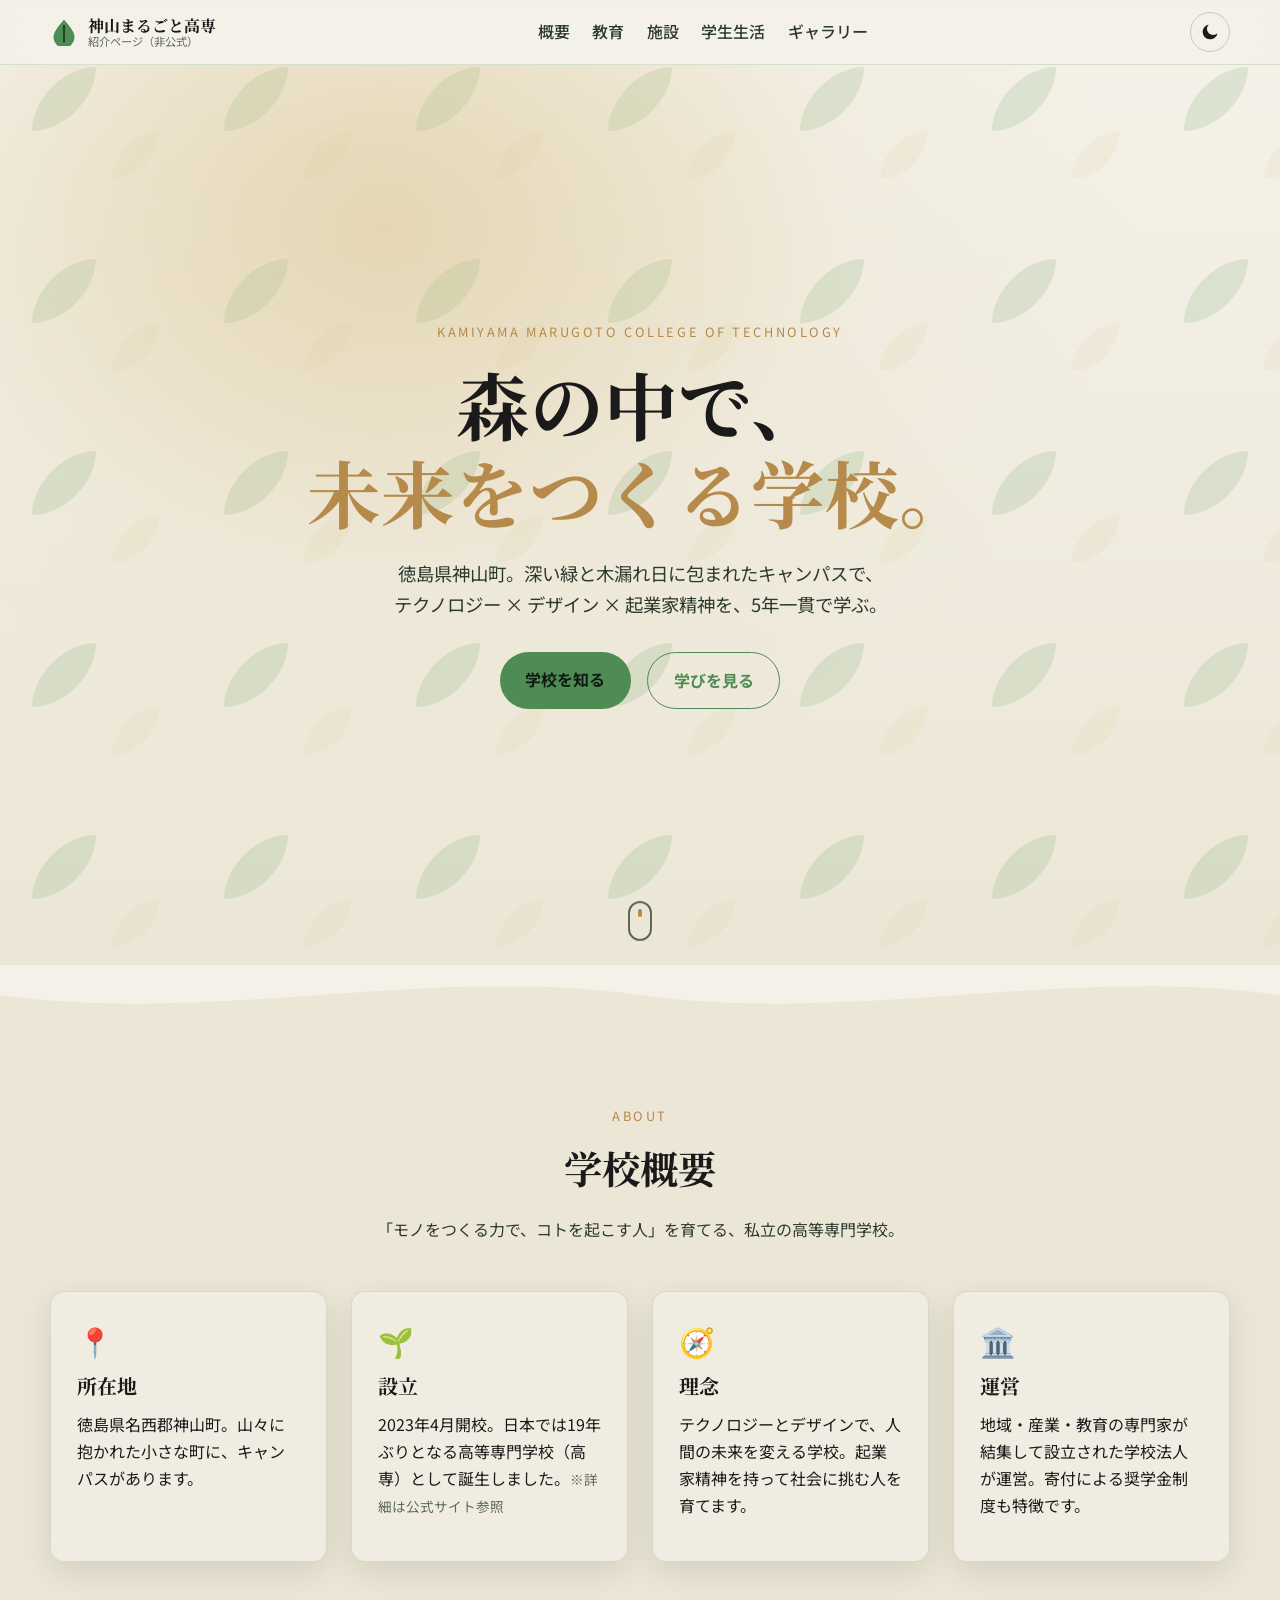
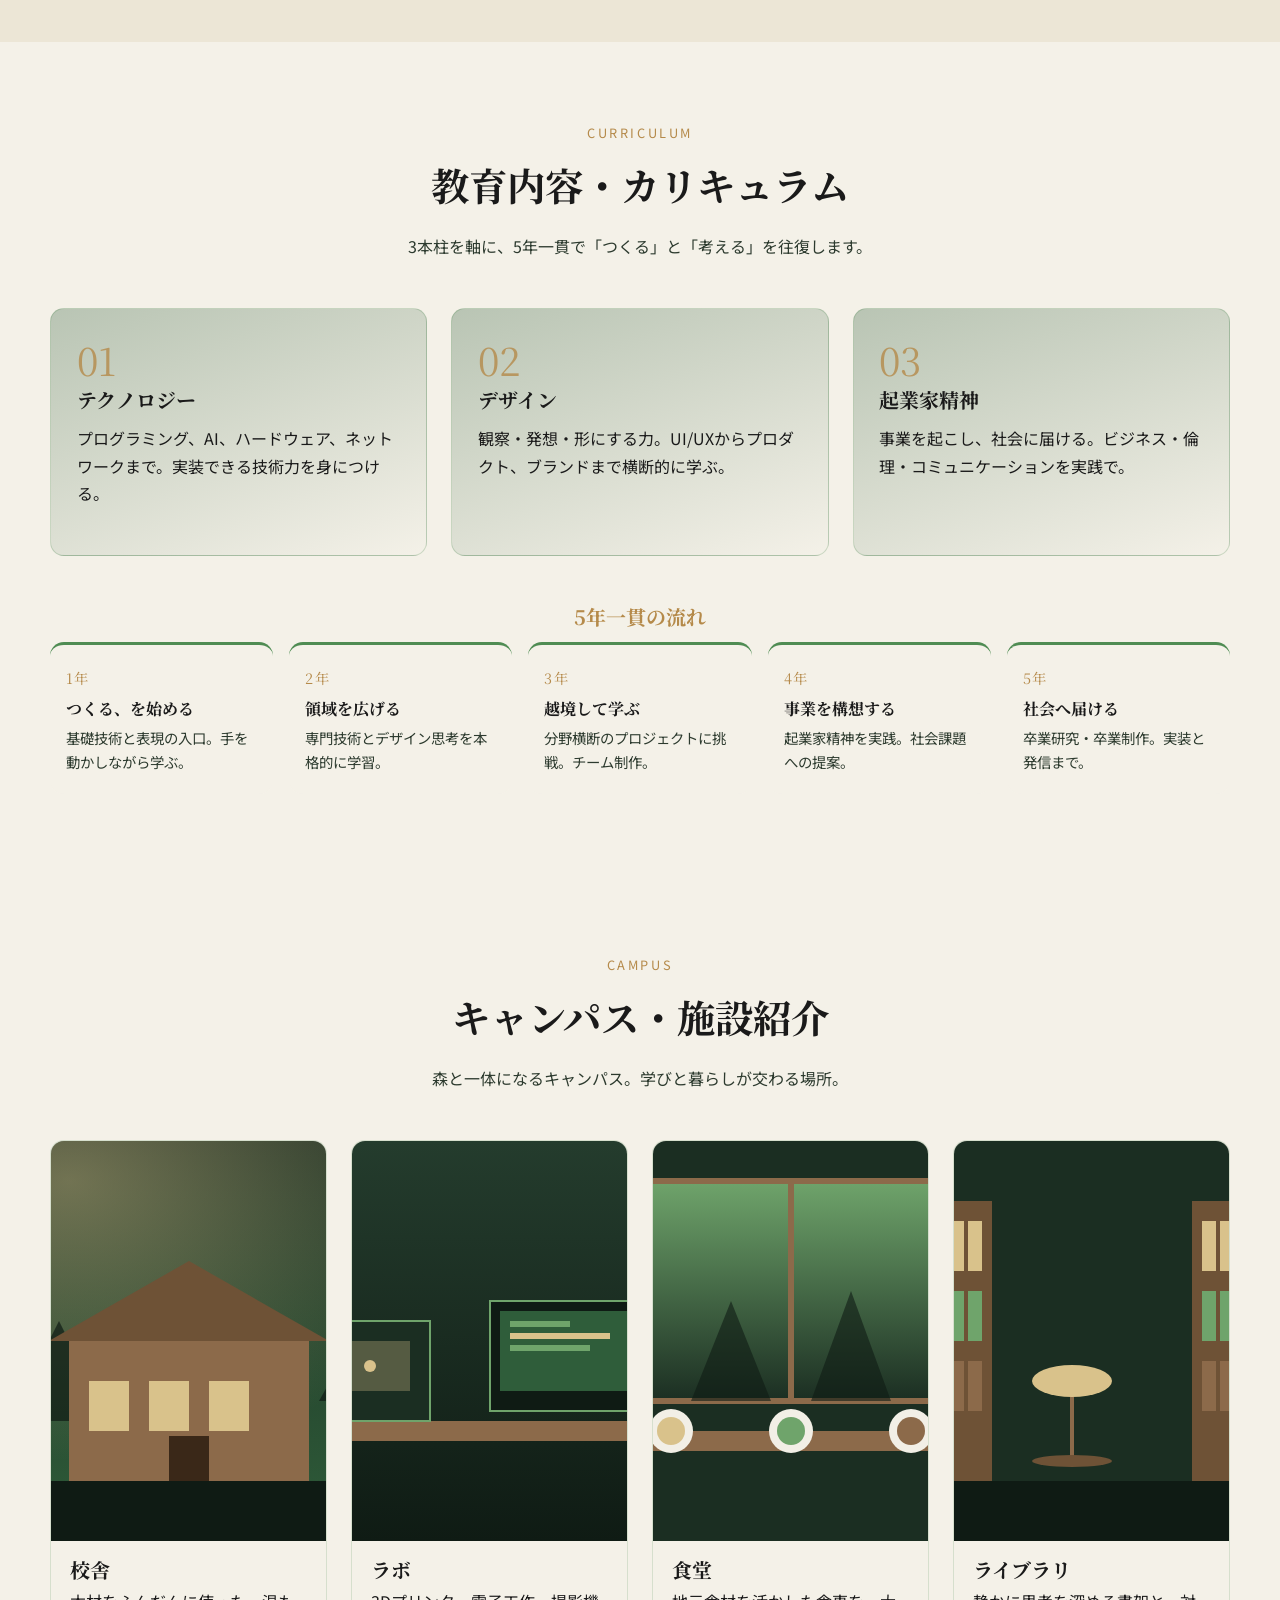
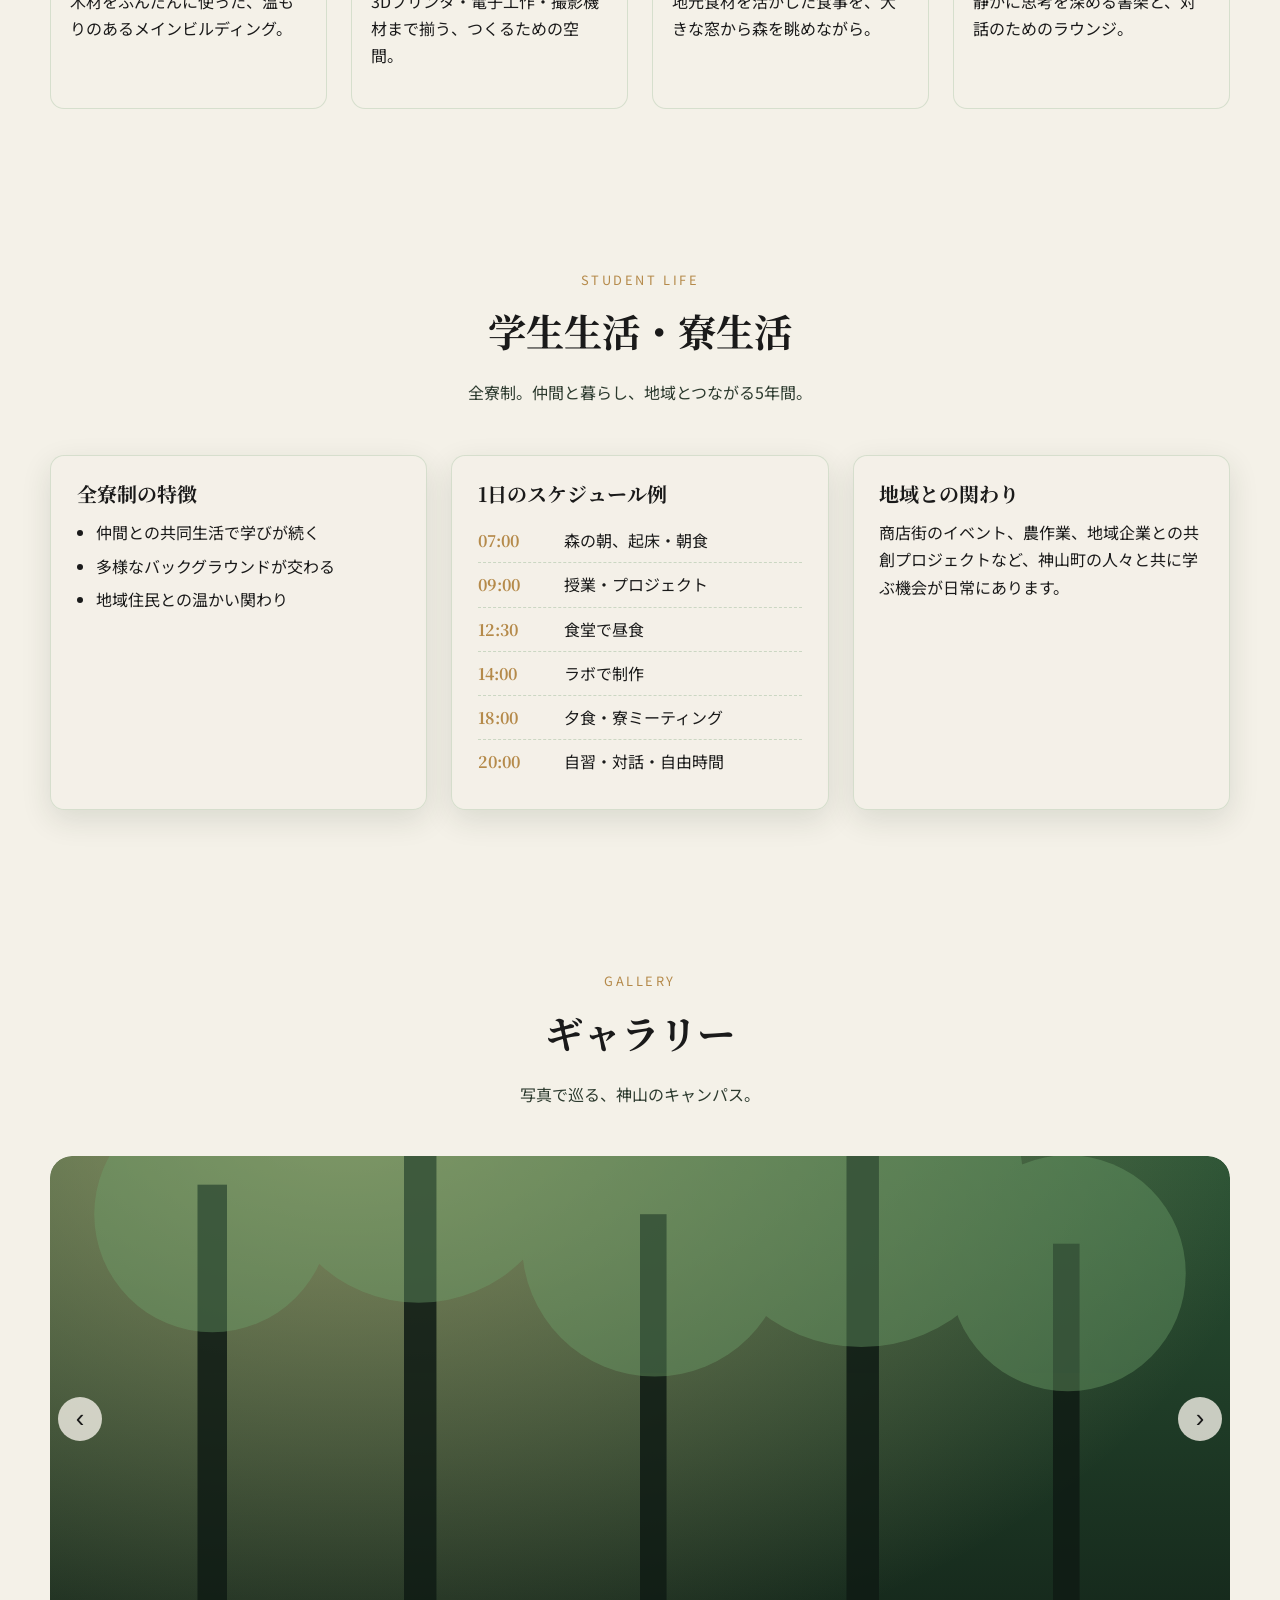
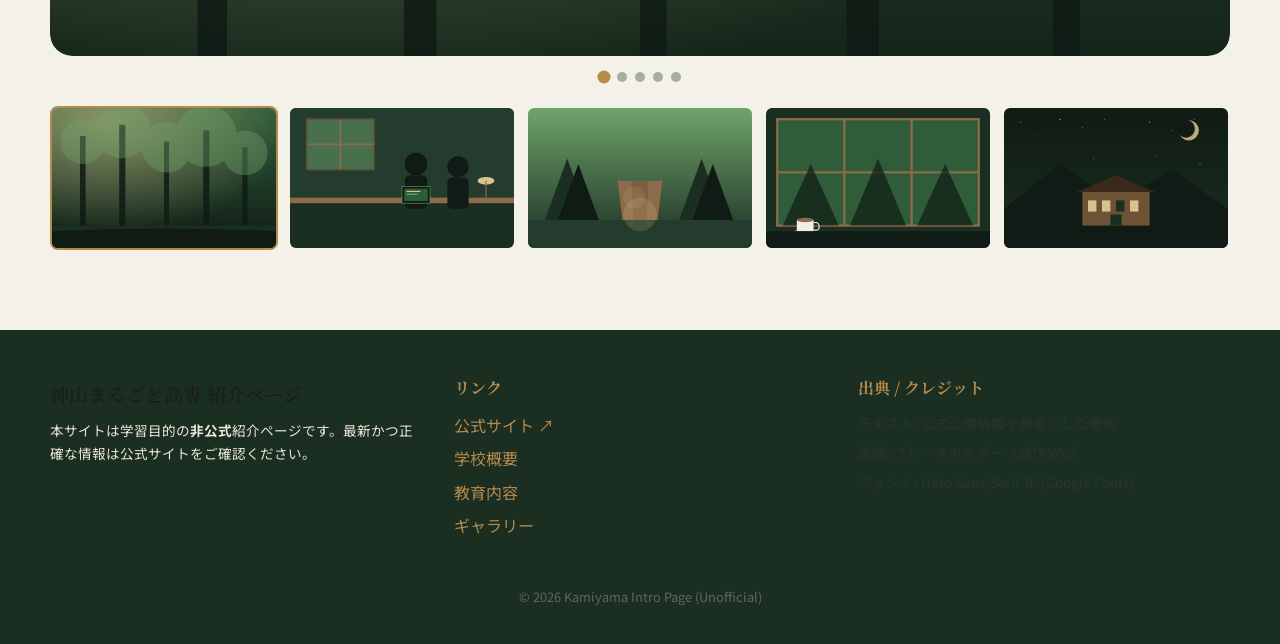
==== index.html @ cd78f22c "feat: implement Kamiyama intro page" ====
<!DOCTYPE html>
<html lang="ja" data-theme="dark">
<head>
  <meta charset="UTF-8" />
  <meta name="viewport" content="width=device-width, initial-scale=1.0" />
  <title>神山まるごと高専 紹介ページ | 深い森に学ぶテクノロジーとデザイン</title>
  <meta name="description" content="徳島県神山町にある神山まるごと高専を紹介する非公式ページ。テクノロジー×デザイン×起業家精神を5年一貫で学ぶ全寮制の高専を、深い森と木漏れ日のテーマでご案内します。" />
  <meta name="theme-color" content="#0F1B14" />

  <!-- OGP -->
  <meta property="og:type" content="website" />
  <meta property="og:title" content="神山まるごと高専 紹介ページ" />
  <meta property="og:description" content="徳島・神山の森で、テクノロジーとデザインと起業家精神を学ぶ。" />
  <meta property="og:locale" content="ja_JP" />

  <!-- Fonts -->
  <link rel="preconnect" href="https://fonts.googleapis.com" />
  <link rel="preconnect" href="https://fonts.gstatic.com" crossorigin />
  <link href="https://fonts.googleapis.com/css2?family=Noto+Sans+JP:wght@400;500;700&family=Noto+Serif+JP:wght@500;700&display=swap" rel="stylesheet" />

  <link rel="stylesheet" href="assets/css/style.css" />
</head>
<body>
  <a class="skip-link" href="#main">本文へスキップ</a>

  <header class="site-header" id="siteHeader">
    <div class="container header-inner">
      <a class="brand" href="#hero" aria-label="ホームへ">
        <svg class="brand-mark" viewBox="0 0 32 32" aria-hidden="true">
          <path d="M16 2 C 9 10, 4 16, 4 22 a12 12 0 0 0 24 0 C 28 16, 23 10, 16 2 Z" fill="currentColor"/>
          <path d="M16 8 v20" stroke="#0F1B14" stroke-width="1.5"/>
        </svg>
        <span class="brand-text">神山まるごと高専<small>紹介ページ（非公式）</small></span>
      </a>

      <nav class="site-nav" id="siteNav" aria-label="メインナビゲーション">
        <ul class="nav-list">
          <li><a href="#about">概要</a></li>
          <li><a href="#curriculum">教育</a></li>
          <li><a href="#campus">施設</a></li>
          <li><a href="#life">学生生活</a></li>
          <li><a href="#gallery">ギャラリー</a></li>
        </ul>
      </nav>

      <div class="header-actions">
        <button id="themeToggle" class="icon-btn" type="button" aria-pressed="false" aria-label="テーマを切り替え">
          <svg class="icon-sun" viewBox="0 0 24 24" aria-hidden="true"><circle cx="12" cy="12" r="4" fill="currentColor"/><g stroke="currentColor" stroke-width="2" stroke-linecap="round"><line x1="12" y1="2" x2="12" y2="5"/><line x1="12" y1="19" x2="12" y2="22"/><line x1="2" y1="12" x2="5" y2="12"/><line x1="19" y1="12" x2="22" y2="12"/><line x1="4.2" y1="4.2" x2="6.3" y2="6.3"/><line x1="17.7" y1="17.7" x2="19.8" y2="19.8"/><line x1="4.2" y1="19.8" x2="6.3" y2="17.7"/><line x1="17.7" y1="6.3" x2="19.8" y2="4.2"/></g></svg>
          <svg class="icon-moon" viewBox="0 0 24 24" aria-hidden="true"><path d="M21 13.5A9 9 0 1 1 10.5 3a7 7 0 0 0 10.5 10.5z" fill="currentColor"/></svg>
        </button>
        <button id="menuToggle" class="icon-btn hamburger" type="button" aria-controls="siteNav" aria-expanded="false" aria-label="メニューを開く">
          <span></span><span></span><span></span>
        </button>
      </div>
    </div>
  </header>

  <main id="main">
    <!-- 1. ヒーロー -->
    <section id="hero" class="hero" aria-label="ヒーロー">
      <div class="hero-bg" aria-hidden="true">
        <svg class="leaf-pattern" viewBox="0 0 800 600" preserveAspectRatio="xMidYMid slice">
          <defs>
            <pattern id="leaves" x="0" y="0" width="120" height="120" patternUnits="userSpaceOnUse">
              <g fill="rgba(111,164,107,0.18)">
                <path d="M20 60 C 20 40, 40 20, 60 20 C 60 40, 40 60, 20 60 Z"/>
                <path d="M70 90 C 70 75, 85 60, 100 60 C 100 75, 85 90, 70 90 Z" fill="rgba(217,194,139,0.12)"/>
              </g>
            </pattern>
            <radialGradient id="sunbeam" cx="30%" cy="20%" r="60%">
              <stop offset="0%" stop-color="rgba(217,194,139,0.45)"/>
              <stop offset="60%" stop-color="rgba(217,194,139,0)"/>
            </radialGradient>
          </defs>
          <rect width="800" height="600" fill="url(#leaves)"/>
          <rect width="800" height="600" fill="url(#sunbeam)"/>
        </svg>
      </div>

      <div class="container hero-inner">
        <p class="eyebrow">Kamiyama Marugoto College of Technology</p>
        <h1 class="hero-title">
          <span class="line">森の中で、</span>
          <span class="line">未来をつくる学校。</span>
        </h1>
        <p class="hero-lead">
          徳島県神山町。深い緑と木漏れ日に包まれたキャンパスで、<br />
          テクノロジー × デザイン × 起業家精神を、5年一貫で学ぶ。
        </p>
        <div class="hero-actions">
          <a href="#about" class="btn btn-primary">学校を知る</a>
          <a href="#curriculum" class="btn btn-ghost">学びを見る</a>
        </div>
      </div>

      <a href="#about" class="scroll-cue" aria-label="次のセクションへスクロール">
        <span></span>
      </a>
    </section>

    <!-- 波線セパレータ -->
    <div class="wave-sep" aria-hidden="true">
      <svg viewBox="0 0 1440 80" preserveAspectRatio="none"><path d="M0,40 C240,80 480,0 720,40 C960,80 1200,0 1440,40 L1440,80 L0,80 Z" fill="currentColor"/></svg>
    </div>

    <!-- 2. 学校概要 -->
    <section id="about" class="section section-about">
      <div class="container">
        <header class="section-head reveal">
          <p class="eyebrow">About</p>
          <h2>学校概要</h2>
          <p class="section-lead">「モノをつくる力で、コトを起こす人」を育てる、私立の高等専門学校。</p>
        </header>

        <div class="card-grid">
          <article class="card reveal">
            <div class="card-icon" aria-hidden="true">📍</div>
            <h3>所在地</h3>
            <p>徳島県名西郡神山町。山々に抱かれた小さな町に、キャンパスがあります。</p>
          </article>
          <article class="card reveal">
            <div class="card-icon" aria-hidden="true">🌱</div>
            <h3>設立</h3>
            <p>2023年4月開校。日本では19年ぶりとなる高等専門学校（高専）として誕生しました。<small>※詳細は公式サイト参照</small></p>
          </article>
          <article class="card reveal">
            <div class="card-icon" aria-hidden="true">🧭</div>
            <h3>理念</h3>
            <p>テクノロジーとデザインで、人間の未来を変える学校。起業家精神を持って社会に挑む人を育てます。</p>
          </article>
          <article class="card reveal">
            <div class="card-icon" aria-hidden="true">🏛️</div>
            <h3>運営</h3>
            <p>地域・産業・教育の専門家が結集して設立された学校法人が運営。寄付による奨学金制度も特徴です。</p>
          </article>
        </div>
      </div>
    </section>

    <!-- 3. 教育内容・カリキュラム -->
    <section id="curriculum" class="section section-curriculum">
      <div class="container">
        <header class="section-head reveal">
          <p class="eyebrow">Curriculum</p>
          <h2>教育内容・カリキュラム</h2>
          <p class="section-lead">3本柱を軸に、5年一貫で「つくる」と「考える」を往復します。</p>
        </header>

        <div class="pillars">
          <article class="pillar reveal">
            <div class="pillar-num">01</div>
            <h3>テクノロジー</h3>
            <p>プログラミング、AI、ハードウェア、ネットワークまで。実装できる技術力を身につける。</p>
          </article>
          <article class="pillar reveal">
            <div class="pillar-num">02</div>
            <h3>デザイン</h3>
            <p>観察・発想・形にする力。UI/UXからプロダクト、ブランドまで横断的に学ぶ。</p>
          </article>
          <article class="pillar reveal">
            <div class="pillar-num">03</div>
            <h3>起業家精神</h3>
            <p>事業を起こし、社会に届ける。ビジネス・倫理・コミュニケーションを実践で。</p>
          </article>
        </div>

        <h3 class="timeline-title reveal">5年一貫の流れ</h3>
        <ol class="timeline">
          <li class="reveal"><span class="t-year">1年</span><h4>つくる、を始める</h4><p>基礎技術と表現の入口。手を動かしながら学ぶ。</p></li>
          <li class="reveal"><span class="t-year">2年</span><h4>領域を広げる</h4><p>専門技術とデザイン思考を本格的に学習。</p></li>
          <li class="reveal"><span class="t-year">3年</span><h4>越境して学ぶ</h4><p>分野横断のプロジェクトに挑戦。チーム制作。</p></li>
          <li class="reveal"><span class="t-year">4年</span><h4>事業を構想する</h4><p>起業家精神を実践。社会課題への提案。</p></li>
          <li class="reveal"><span class="t-year">5年</span><h4>社会へ届ける</h4><p>卒業研究・卒業制作。実装と発信まで。</p></li>
        </ol>
      </div>
    </section>

    <!-- 4. キャンパス・施設紹介 -->
    <section id="campus" class="section section-campus">
      <div class="container">
        <header class="section-head reveal">
          <p class="eyebrow">Campus</p>
          <h2>キャンパス・施設紹介</h2>
          <p class="section-lead">森と一体になるキャンパス。学びと暮らしが交わる場所。</p>
        </header>

        <div class="facility-grid">
          <figure class="facility reveal" data-lightbox-src="assets/img/facility-school.svg" data-lightbox-caption="校舎 — メインビルディング">
            <img src="assets/img/facility-school.svg" alt="校舎メインビルディングのイラスト" loading="lazy" width="600" height="400" />
            <figcaption><h3>校舎</h3><p>木材をふんだんに使った、温もりのあるメインビルディング。</p></figcaption>
          </figure>
          <figure class="facility reveal" data-lightbox-src="assets/img/facility-lab.svg" data-lightbox-caption="ラボ — Maker Space">
            <img src="assets/img/facility-lab.svg" alt="ラボのイラスト" loading="lazy" width="600" height="400" />
            <figcaption><h3>ラボ</h3><p>3Dプリンタ・電子工作・撮影機材まで揃う、つくるための空間。</p></figcaption>
          </figure>
          <figure class="facility reveal" data-lightbox-src="assets/img/facility-cafeteria.svg" data-lightbox-caption="食堂 — Forest Kitchen">
            <img src="assets/img/facility-cafeteria.svg" alt="食堂のイラスト" loading="lazy" width="600" height="400" />
            <figcaption><h3>食堂</h3><p>地元食材を活かした食事を、大きな窓から森を眺めながら。</p></figcaption>
          </figure>
          <figure class="facility reveal" data-lightbox-src="assets/img/facility-library.svg" data-lightbox-caption="ライブラリ — Quiet Canopy">
            <img src="assets/img/facility-library.svg" alt="ライブラリのイラスト" loading="lazy" width="600" height="400" />
            <figcaption><h3>ライブラリ</h3><p>静かに思考を深める書架と、対話のためのラウンジ。</p></figcaption>
          </figure>
        </div>
      </div>
    </section>

    <!-- 5. 学生生活・寮生活 -->
    <section id="life" class="section section-life">
      <div class="container">
        <header class="section-head reveal">
          <p class="eyebrow">Student Life</p>
          <h2>学生生活・寮生活</h2>
          <p class="section-lead">全寮制。仲間と暮らし、地域とつながる5年間。</p>
        </header>

        <div class="life-grid">
          <article class="card reveal">
            <h3>全寮制の特徴</h3>
            <ul class="bullet-list">
              <li>仲間との共同生活で学びが続く</li>
              <li>多様なバックグラウンドが交わる</li>
              <li>地域住民との温かい関わり</li>
            </ul>
          </article>

          <article class="card reveal schedule">
            <h3>1日のスケジュール例</h3>
            <ol class="day-flow">
              <li><time>07:00</time><span>森の朝、起床・朝食</span></li>
              <li><time>09:00</time><span>授業・プロジェクト</span></li>
              <li><time>12:30</time><span>食堂で昼食</span></li>
              <li><time>14:00</time><span>ラボで制作</span></li>
              <li><time>18:00</time><span>夕食・寮ミーティング</span></li>
              <li><time>20:00</time><span>自習・対話・自由時間</span></li>
            </ol>
          </article>

          <article class="card reveal">
            <h3>地域との関わり</h3>
            <p>商店街のイベント、農作業、地域企業との共創プロジェクトなど、神山町の人々と共に学ぶ機会が日常にあります。</p>
          </article>
        </div>
      </div>
    </section>

    <!-- 6. ギャラリー -->
    <section id="gallery" class="section section-gallery">
      <div class="container">
        <header class="section-head reveal">
          <p class="eyebrow">Gallery</p>
          <h2>ギャラリー</h2>
          <p class="section-lead">写真で巡る、神山のキャンパス。</p>
        </header>

        <div class="carousel" id="carousel" aria-roledescription="カルーセル" aria-label="キャンパス写真">
          <button class="carousel-btn prev" type="button" aria-label="前の画像">‹</button>
          <ul class="carousel-track" tabindex="0">
            <li class="carousel-slide" data-lightbox-src="assets/img/gallery-1.svg" data-lightbox-caption="木漏れ日のキャンパス">
              <img src="assets/img/gallery-1.svg" alt="木漏れ日のキャンパス" loading="lazy" width="800" height="500" />
            </li>
            <li class="carousel-slide" data-lightbox-src="assets/img/gallery-2.svg" data-lightbox-caption="ラボで制作する学生">
              <img src="assets/img/gallery-2.svg" alt="ラボで制作する学生" loading="lazy" width="800" height="500" />
            </li>
            <li class="carousel-slide" data-lightbox-src="assets/img/gallery-3.svg" data-lightbox-caption="森の散歩道">
              <img src="assets/img/gallery-3.svg" alt="森の散歩道" loading="lazy" width="800" height="500" />
            </li>
            <li class="carousel-slide" data-lightbox-src="assets/img/gallery-4.svg" data-lightbox-caption="食堂の窓辺">
              <img src="assets/img/gallery-4.svg" alt="食堂の窓辺" loading="lazy" width="800" height="500" />
            </li>
            <li class="carousel-slide" data-lightbox-src="assets/img/gallery-5.svg" data-lightbox-caption="星空と寮">
              <img src="assets/img/gallery-5.svg" alt="星空と寮" loading="lazy" width="800" height="500" />
            </li>
          </ul>
          <button class="carousel-btn next" type="button" aria-label="次の画像">›</button>
          <div class="carousel-dots" role="tablist" aria-label="スライド選択"></div>
        </div>

        <ul class="thumbs" id="thumbs" aria-label="サムネイル"></ul>
      </div>
    </section>
  </main>

  <footer class="site-footer">
    <div class="container footer-inner">
      <div class="footer-col">
        <p class="footer-brand">神山まるごと高専 紹介ページ</p>
        <p class="footer-note">本サイトは学習目的の<strong>非公式</strong>紹介ページです。最新かつ正確な情報は公式サイトをご確認ください。</p>
      </div>
      <div class="footer-col">
        <h4>リンク</h4>
        <ul>
          <li><a href="https://kamiyama.ac.jp/" target="_blank" rel="noopener noreferrer">公式サイト ↗</a></li>
          <li><a href="#about">学校概要</a></li>
          <li><a href="#curriculum">教育内容</a></li>
          <li><a href="#gallery">ギャラリー</a></li>
        </ul>
      </div>
      <div class="footer-col">
        <h4>出典 / クレジット</h4>
        <ul class="muted">
          <li>テキスト: 公式公開情報を参考にした要約</li>
          <li>画像: プレースホルダー（自作SVG）</li>
          <li>フォント: Noto Sans/Serif JP (Google Fonts)</li>
        </ul>
      </div>
    </div>
    <p class="copyright">© <span id="year"></span> Kamiyama Intro Page (Unofficial)</p>
  </footer>

  <!-- ライトボックス -->
  <dialog id="lightbox" class="lightbox" aria-label="画像拡大表示">
    <button class="lb-close" type="button" aria-label="閉じる">×</button>
    <button class="lb-nav lb-prev" type="button" aria-label="前へ">‹</button>
    <figure class="lb-figure">
      <img id="lbImage" alt="" />
      <figcaption id="lbCaption"></figcaption>
    </figure>
    <button class="lb-nav lb-next" type="button" aria-label="次へ">›</button>
  </dialog>

  <script src="assets/js/main.js" defer></script>
</body>
</html>
---- assets/css/style.css ----
/* =========================================
   神山まるごと高専 紹介ページ
   Theme: 深い森・木漏れ日
   ========================================= */

:root {
  /* Forest dark (default) */
  --bg-0: #0F1B14;
  --bg-1: #1B2E22;
  --bg-2: #243C2D;
  --fg-0: #F2EFE6;
  --fg-1: #C9D2C2;
  --fg-mute: #8FA08C;
  --brand: #2F5D3A;
  --brand-2: #6FA46B;
  --accent: #D9C28B;
  --bark: #8C6A4A;
  --shadow: 0 10px 30px rgba(0,0,0,0.45);
  --radius: 14px;
  --radius-lg: 22px;
  --maxw: 1180px;
  --easing: cubic-bezier(.22,.61,.36,1);
  --font-sans: 'Noto Sans JP', system-ui, sans-serif;
  --font-serif: 'Noto Serif JP', 'Hiragino Mincho ProN', serif;
}

[data-theme="light"] {
  /* 霧の朝 */
  --bg-0: #F4F1E8;
  --bg-1: #ECE6D6;
  --bg-2: #E1D9C5;
  --fg-0: #1A1A1A;
  --fg-1: #2C3A2E;
  --fg-mute: #5C6A5A;
  --brand: #2F5D3A;
  --brand-2: #4F8C53;
  --accent: #B58A4A;
  --bark: #6E5236;
  --shadow: 0 10px 30px rgba(31,46,34,0.12);
}

* { box-sizing: border-box; }

html { scroll-behavior: smooth; }
@media (prefers-reduced-motion: reduce) {
  html { scroll-behavior: auto; }
  *, *::before, *::after { animation: none !important; transition: none !important; }
}

body {
  margin: 0;
  font-family: var(--font-sans);
  background: var(--bg-0);
  color: var(--fg-0);
  line-height: 1.7;
  -webkit-font-smoothing: antialiased;
  text-rendering: optimizeLegibility;
}

img, svg { max-width: 100%; display: block; }
a { color: var(--accent); text-decoration: none; transition: color .2s; }
a:hover { color: var(--brand-2); }
a:focus-visible, button:focus-visible { outline: 2px solid var(--accent); outline-offset: 3px; border-radius: 4px; }

h1, h2, h3, h4 { font-family: var(--font-serif); font-weight: 700; line-height: 1.3; margin: 0 0 .6em; }
h2 { font-size: clamp(1.7rem, 3.4vw, 2.4rem); }
h3 { font-size: 1.25rem; }
p { margin: 0 0 1em; }
small { color: var(--fg-mute); font-size: .85em; }

.container { width: min(100% - 2.5rem, var(--maxw)); margin-inline: auto; }

.skip-link { position: absolute; left: -9999px; top: 0; background: var(--accent); color: var(--bg-0); padding: .5rem 1rem; z-index: 1000; }
.skip-link:focus { left: 1rem; top: 1rem; }

/* ============ Header ============ */
.site-header {
  position: sticky; top: 0; z-index: 50;
  backdrop-filter: blur(12px);
  background: color-mix(in srgb, var(--bg-0) 75%, transparent);
  border-bottom: 1px solid color-mix(in srgb, var(--brand-2) 18%, transparent);
}
.header-inner {
  display: flex; align-items: center; justify-content: space-between;
  gap: 1rem; padding-block: .75rem;
}
.brand { display: flex; align-items: center; gap: .6rem; color: var(--fg-0); font-family: var(--font-serif); }
.brand-mark { width: 28px; height: 28px; color: var(--brand-2); }
.brand-text { display: flex; flex-direction: column; line-height: 1.1; font-weight: 700; }
.brand-text small { font-weight: 400; font-size: .7rem; color: var(--fg-mute); font-family: var(--font-sans); }

.site-nav .nav-list { list-style: none; margin: 0; padding: 0; display: flex; gap: 1.4rem; }
.site-nav a { color: var(--fg-1); font-weight: 500; }
.site-nav a:hover { color: var(--accent); }

.header-actions { display: flex; gap: .4rem; align-items: center; }

.icon-btn {
  background: transparent; border: 1px solid color-mix(in srgb, var(--fg-mute) 30%, transparent);
  color: var(--fg-0); width: 40px; height: 40px; border-radius: 50%;
  display: inline-grid; place-items: center; cursor: pointer; transition: background .2s, border-color .2s;
}
.icon-btn:hover { background: color-mix(in srgb, var(--accent) 14%, transparent); border-color: var(--accent); }
.icon-btn svg { width: 20px; height: 20px; }

#themeToggle .icon-moon { display: none; }
[data-theme="light"] #themeToggle .icon-sun { display: none; }
[data-theme="light"] #themeToggle .icon-moon { display: block; }

.hamburger { display: none; flex-direction: column; gap: 4px; }
.hamburger span { width: 18px; height: 2px; background: currentColor; border-radius: 2px; transition: transform .3s, opacity .2s; }
.hamburger[aria-expanded="true"] span:nth-child(1) { transform: translateY(6px) rotate(45deg); }
.hamburger[aria-expanded="true"] span:nth-child(2) { opacity: 0; }
.hamburger[aria-expanded="true"] span:nth-child(3) { transform: translateY(-6px) rotate(-45deg); }

@media (max-width: 768px) {
  .hamburger { display: inline-flex; }
  .site-nav {
    position: fixed; inset: 64px 0 0 0; background: var(--bg-1);
    transform: translateX(100%); transition: transform .35s var(--easing);
    padding: 2rem 1.5rem;
  }
  .site-nav.is-open { transform: translateX(0); }
  .site-nav .nav-list { flex-direction: column; gap: 1.2rem; font-size: 1.2rem; }
}

/* ============ Buttons ============ */
.btn { display: inline-block; padding: .85rem 1.6rem; border-radius: 999px; font-weight: 700; transition: transform .2s, background .25s, color .25s; }
.btn-primary { background: var(--brand-2); color: #0F1B14; }
.btn-primary:hover { background: var(--accent); color: #1A1A1A; transform: translateY(-1px); }
.btn-ghost { border: 1px solid var(--brand-2); color: var(--brand-2); }
.btn-ghost:hover { background: color-mix(in srgb, var(--brand-2) 14%, transparent); }

/* ============ Hero ============ */
.hero {
  position: relative; min-height: 100vh;
  display: flex; align-items: center; justify-content: center; text-align: center;
  overflow: hidden; isolation: isolate;
  background:
    radial-gradient(ellipse at 30% 10%, rgba(217,194,139,0.18), transparent 60%),
    linear-gradient(180deg, var(--bg-0), var(--bg-1));
}
.hero-bg { position: absolute; inset: 0; z-index: -1; }
.hero-bg svg { width: 100%; height: 100%; }
.hero-inner { padding-block: 5rem; }
.eyebrow { letter-spacing: .2em; text-transform: uppercase; color: var(--accent); font-size: .8rem; margin-bottom: 1rem; }
.hero-title { font-family: var(--font-serif); font-size: clamp(2.2rem, 7vw, 4.6rem); line-height: 1.2; margin: 0 0 1.4rem; }
.hero-title .line { display: block; opacity: 0; transform: translateY(20px); animation: rise .9s var(--easing) forwards; }
.hero-title .line:nth-child(2) { animation-delay: .2s; color: var(--accent); }
.hero-lead { color: var(--fg-1); font-size: clamp(1rem, 1.6vw, 1.15rem); margin-bottom: 2rem; }
.hero-actions { display: flex; gap: 1rem; justify-content: center; flex-wrap: wrap; }

@keyframes rise { to { opacity: 1; transform: translateY(0); } }

.scroll-cue { position: absolute; bottom: 1.5rem; left: 50%; transform: translateX(-50%); width: 24px; height: 40px; border: 2px solid var(--fg-mute); border-radius: 12px; }
.scroll-cue span { display: block; width: 4px; height: 8px; background: var(--accent); border-radius: 2px; margin: 6px auto 0; animation: cue 1.6s infinite; }
@keyframes cue { 0% { transform: translateY(0); opacity: 1; } 70% { transform: translateY(14px); opacity: 0; } 100% { opacity: 0; } }

/* ============ Wave separator ============ */
.wave-sep { color: var(--bg-1); height: 60px; line-height: 0; }
.wave-sep svg { width: 100%; height: 60px; }

/* ============ Section base ============ */
.section { padding: 5rem 0; background: var(--bg-1); }
.section + .section { background: var(--bg-0); }
.section-curriculum { background: var(--bg-2); }
.section-life { background: var(--bg-2); }
.section-head { text-align: center; margin-bottom: 3rem; }
.section-lead { color: var(--fg-1); max-width: 640px; margin-inline: auto; }

/* Reveal animation */
.reveal { opacity: 0; transform: translateY(24px); transition: opacity .8s var(--easing), transform .8s var(--easing); }
.reveal.is-visible { opacity: 1; transform: none; }

/* ============ Cards / Grid ============ */
.card-grid { display: grid; gap: 1.5rem; grid-template-columns: repeat(auto-fit, minmax(240px, 1fr)); }
.card {
  background: color-mix(in srgb, var(--bg-0) 60%, transparent);
  border: 1px solid color-mix(in srgb, var(--brand-2) 18%, transparent);
  padding: 1.6rem; border-radius: var(--radius); box-shadow: var(--shadow);
  transition: transform .3s, border-color .3s;
}
.card:hover { transform: translateY(-4px); border-color: var(--accent); }
.card-icon { font-size: 1.8rem; margin-bottom: .4rem; }
.bullet-list { padding-left: 1.2rem; margin: 0; }
.bullet-list li { margin-bottom: .4rem; }

/* ============ Pillars ============ */
.pillars { display: grid; gap: 1.5rem; grid-template-columns: repeat(auto-fit, minmax(240px, 1fr)); margin-bottom: 3rem; }
.pillar {
  position: relative; padding: 2rem 1.6rem; border-radius: var(--radius);
  background: linear-gradient(160deg, color-mix(in srgb, var(--brand) 30%, var(--bg-0)), var(--bg-0));
  border: 1px solid color-mix(in srgb, var(--brand-2) 25%, transparent);
}
.pillar-num { font-family: var(--font-serif); font-size: 2.4rem; color: var(--accent); opacity: .8; line-height: 1; margin-bottom: .5rem; }
.timeline-title { text-align: center; margin-top: 2rem; color: var(--accent); }

.timeline { list-style: none; padding: 0; margin: 0; display: grid; gap: 1rem; grid-template-columns: repeat(auto-fit, minmax(190px, 1fr)); }
.timeline li {
  background: var(--bg-0); padding: 1.2rem 1rem; border-radius: var(--radius);
  border-top: 3px solid var(--brand-2); position: relative;
}
.t-year { display: inline-block; font-family: var(--font-serif); color: var(--accent); font-size: .9rem; margin-bottom: .3rem; letter-spacing: .1em; }
.timeline h4 { margin: .2rem 0 .4rem; font-size: 1rem; }
.timeline p { font-size: .9rem; color: var(--fg-1); margin: 0; }

/* ============ Facility ============ */
.facility-grid { display: grid; gap: 1.5rem; grid-template-columns: repeat(auto-fit, minmax(260px, 1fr)); }
.facility {
  margin: 0; border-radius: var(--radius); overflow: hidden;
  background: var(--bg-0); border: 1px solid color-mix(in srgb, var(--brand-2) 18%, transparent);
  cursor: zoom-in; transition: transform .3s;
}
.facility:hover { transform: translateY(-4px); }
.facility img { aspect-ratio: 3/2; object-fit: cover; width: 100%; transition: transform .5s; }
.facility:hover img { transform: scale(1.04); }
.facility figcaption { padding: 1rem 1.2rem 1.4rem; }
.facility h3 { margin: 0 0 .3rem; }

/* ============ Life ============ */
.life-grid { display: grid; gap: 1.5rem; grid-template-columns: repeat(auto-fit, minmax(260px, 1fr)); }
.day-flow { list-style: none; padding: 0; margin: 0; }
.day-flow li {
  display: grid; grid-template-columns: 70px 1fr; gap: 1rem; align-items: baseline;
  padding: .5rem 0; border-bottom: 1px dashed color-mix(in srgb, var(--brand-2) 25%, transparent);
}
.day-flow li:last-child { border-bottom: 0; }
.day-flow time { font-family: var(--font-serif); color: var(--accent); font-weight: 700; }

/* ============ Carousel ============ */
.carousel { position: relative; }
.carousel-track {
  list-style: none; padding: 0; margin: 0;
  display: flex; overflow-x: auto; scroll-snap-type: x mandatory;
  scroll-behavior: smooth; gap: 1rem; border-radius: var(--radius-lg);
  scrollbar-width: thin;
}
.carousel-slide {
  flex: 0 0 100%; scroll-snap-align: center;
  border-radius: var(--radius-lg); overflow: hidden; cursor: zoom-in;
}
.carousel-slide img { width: 100%; aspect-ratio: 16/10; object-fit: cover; }

.carousel-btn {
  position: absolute; top: 50%; transform: translateY(-50%); z-index: 2;
  width: 44px; height: 44px; border-radius: 50%; border: none;
  background: color-mix(in srgb, var(--bg-0) 80%, transparent);
  color: var(--fg-0); font-size: 1.6rem; line-height: 1; cursor: pointer;
  display: grid; place-items: center; transition: background .2s;
}
.carousel-btn:hover { background: var(--accent); color: #1A1A1A; }
.carousel-btn.prev { left: .5rem; }
.carousel-btn.next { right: .5rem; }

.carousel-dots { display: flex; justify-content: center; gap: .5rem; margin-top: 1rem; }
.carousel-dots button {
  width: 10px; height: 10px; border-radius: 50%; border: none; padding: 0;
  background: color-mix(in srgb, var(--fg-mute) 50%, transparent); cursor: pointer;
}
.carousel-dots button[aria-selected="true"] { background: var(--accent); transform: scale(1.3); }

.thumbs {
  list-style: none; padding: 0; margin: 1.5rem 0 0;
  display: grid; grid-template-columns: repeat(5, 1fr); gap: .6rem;
}
.thumbs button {
  display: block; width: 100%; padding: 0; border: 2px solid transparent;
  border-radius: 8px; overflow: hidden; cursor: pointer; background: none;
}
.thumbs button[aria-current="true"] { border-color: var(--accent); }
.thumbs img { width: 100%; aspect-ratio: 16/10; object-fit: cover; }

/* ============ Footer ============ */
.site-footer { background: #07110B; color: var(--fg-1); padding: 3rem 0 1.5rem; }
[data-theme="light"] .site-footer { background: #1B2E22; color: #ECE6D6; }
.footer-inner { display: grid; gap: 2rem; grid-template-columns: repeat(auto-fit, minmax(220px, 1fr)); }
.footer-col h4 { color: var(--accent); margin: 0 0 .8rem; font-size: 1rem; }
.footer-col ul { list-style: none; padding: 0; margin: 0; }
.footer-col li { margin-bottom: .4rem; }
.footer-col .muted li { color: color-mix(in srgb, var(--fg-1) 75%, transparent); font-size: .85rem; }
.footer-brand { font-family: var(--font-serif); font-size: 1.2rem; color: var(--fg-0); margin-bottom: .5rem; }
.footer-note { font-size: .85rem; line-height: 1.7; }
.copyright { text-align: center; margin-top: 2.5rem; font-size: .8rem; color: var(--fg-mute); }

/* ============ Lightbox ============ */
.lightbox {
  border: none; padding: 0; background: transparent; max-width: 100%; max-height: 100%; width: 100%; height: 100%;
  color: #fff;
}
.lightbox::backdrop { background: rgba(7, 17, 11, 0.92); backdrop-filter: blur(4px); }
.lightbox[open] {
  display: grid; grid-template-columns: auto 1fr auto; align-items: center; gap: 1rem; padding: 2rem;
}
.lb-figure { margin: 0; max-width: 100%; max-height: 90vh; display: flex; flex-direction: column; align-items: center; gap: .8rem; }
.lb-figure img { max-width: 100%; max-height: 80vh; object-fit: contain; border-radius: var(--radius); box-shadow: var(--shadow); }
.lb-figure figcaption { color: var(--accent); font-family: var(--font-serif); }
.lb-close, .lb-nav {
  background: rgba(255,255,255,0.1); color: #fff; border: 1px solid rgba(255,255,255,0.2);
  width: 44px; height: 44px; border-radius: 50%; cursor: pointer; font-size: 1.6rem; line-height: 1;
}
.lb-close { position: absolute; top: 1rem; right: 1rem; }
.lb-close:hover, .lb-nav:hover { background: var(--accent); color: #1A1A1A; }

/* ============ 404 ============ */
.page-404 { display: grid; place-items: center; min-height: 100vh;
  background: radial-gradient(ellipse at 30% 20%, rgba(217,194,139,0.18), transparent 60%), var(--bg-0);
  text-align: center; padding: 2rem;
}
.error-card { max-width: 480px; }
.error-code { font-family: var(--font-serif); font-size: 5rem; color: var(--accent); margin: 0; line-height: 1; }

/* ============ Responsive tweaks ============ */
@media (max-width: 600px) {
  .hero-actions { flex-direction: column; align-items: stretch; padding-inline: 2rem; }
  .thumbs { grid-template-columns: repeat(3, 1fr); }
  .day-flow li { grid-template-columns: 60px 1fr; }
}
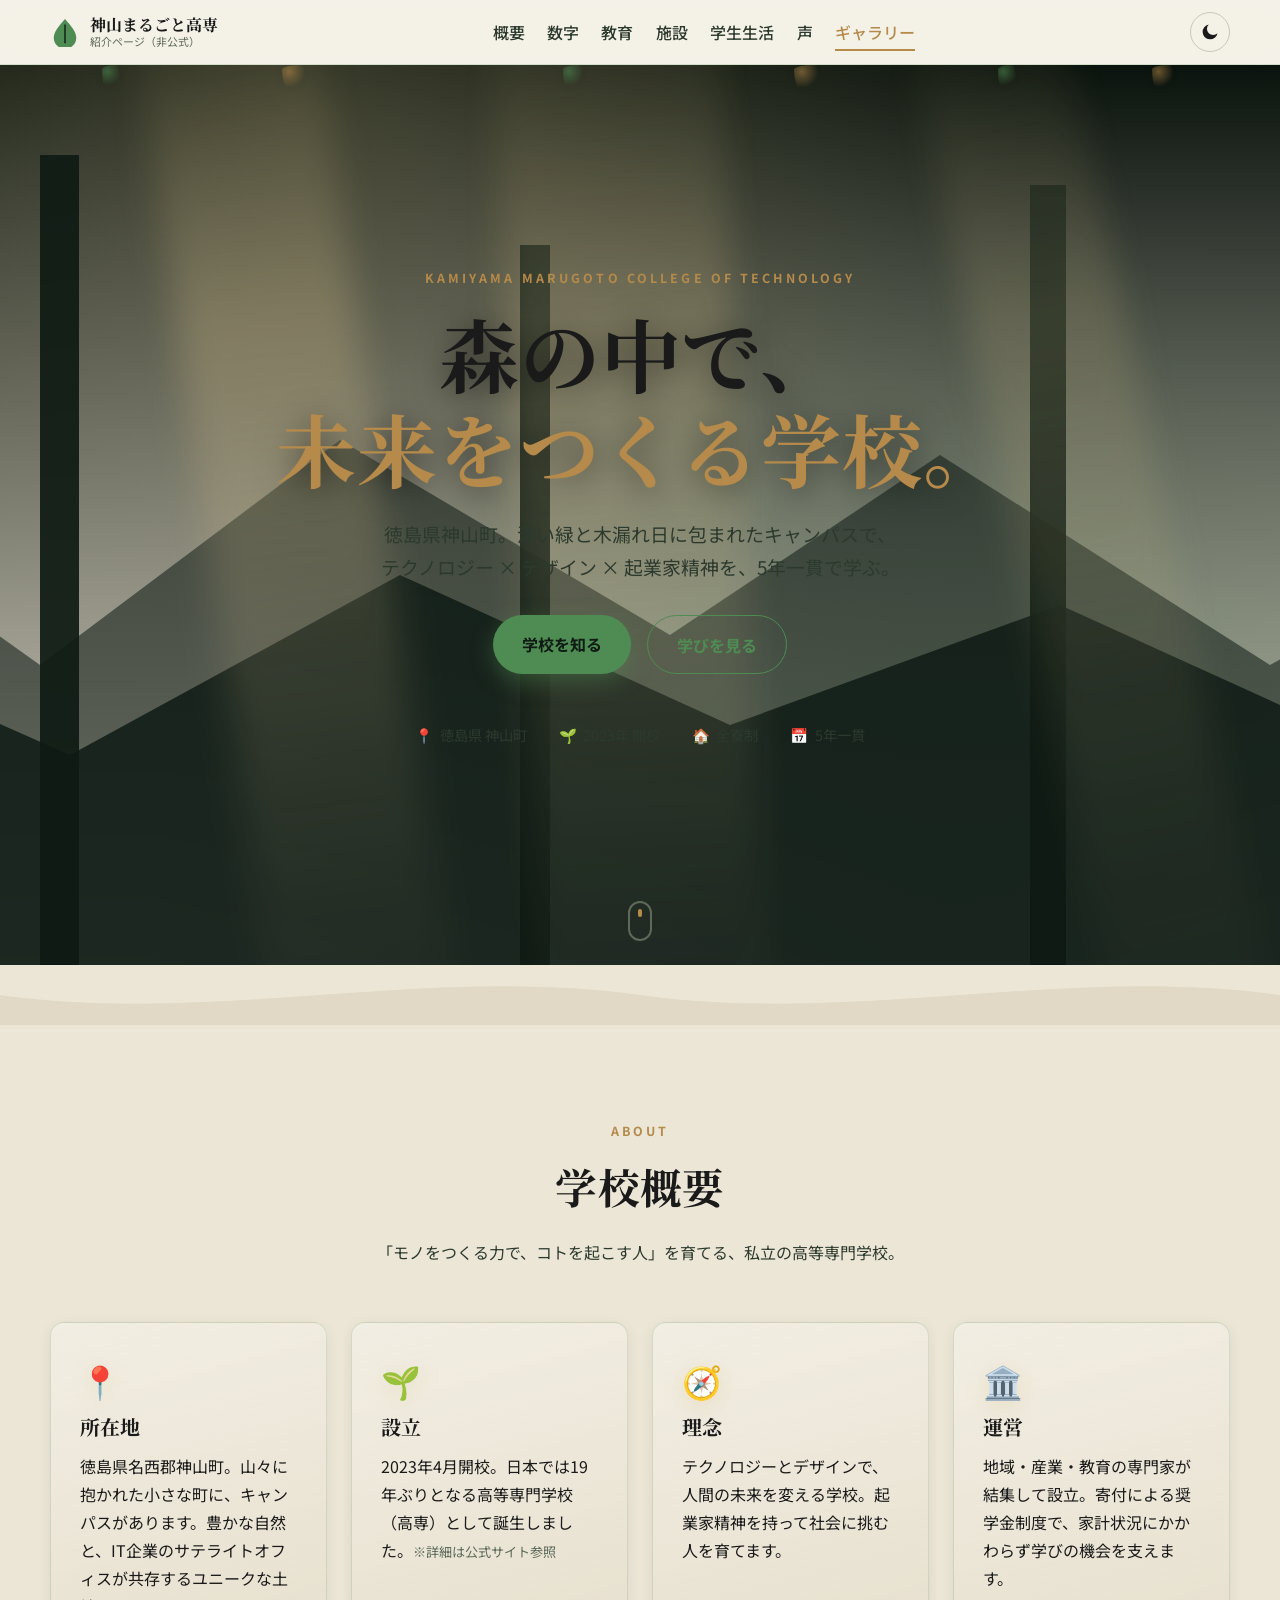
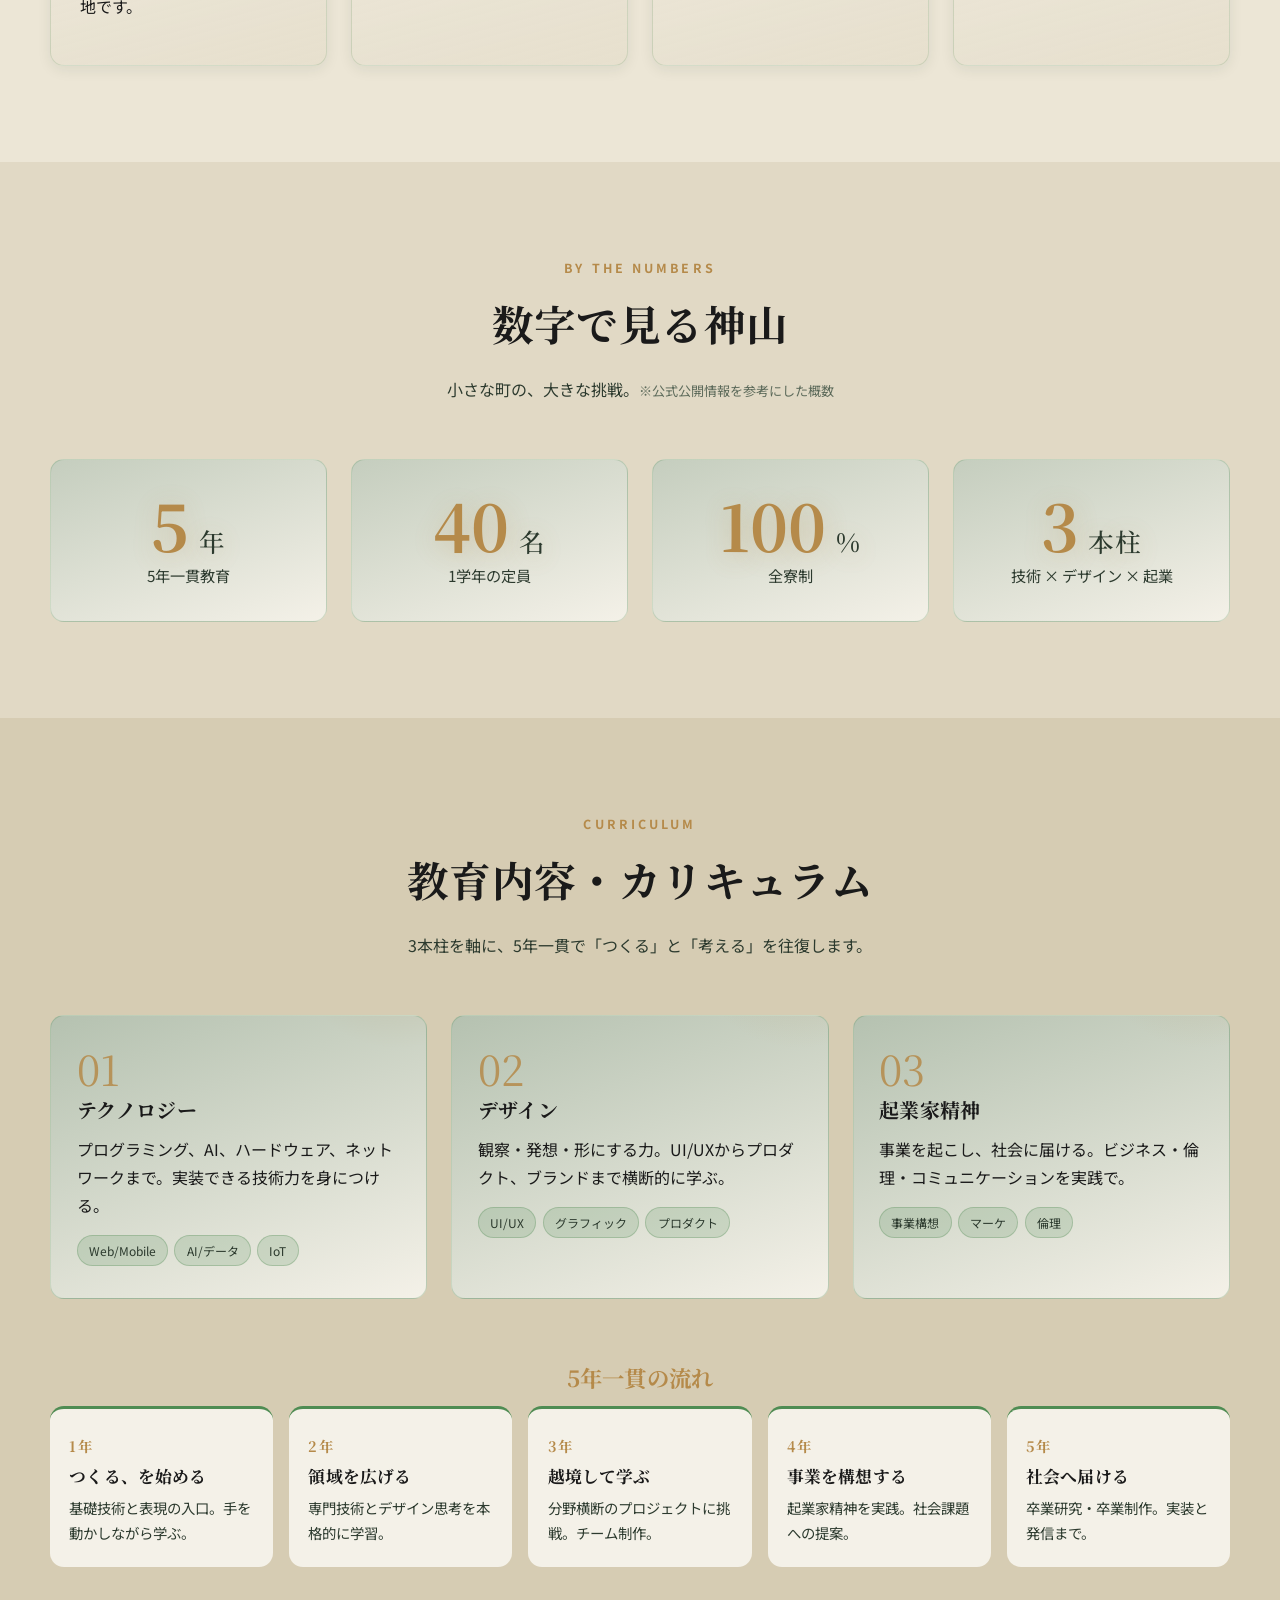
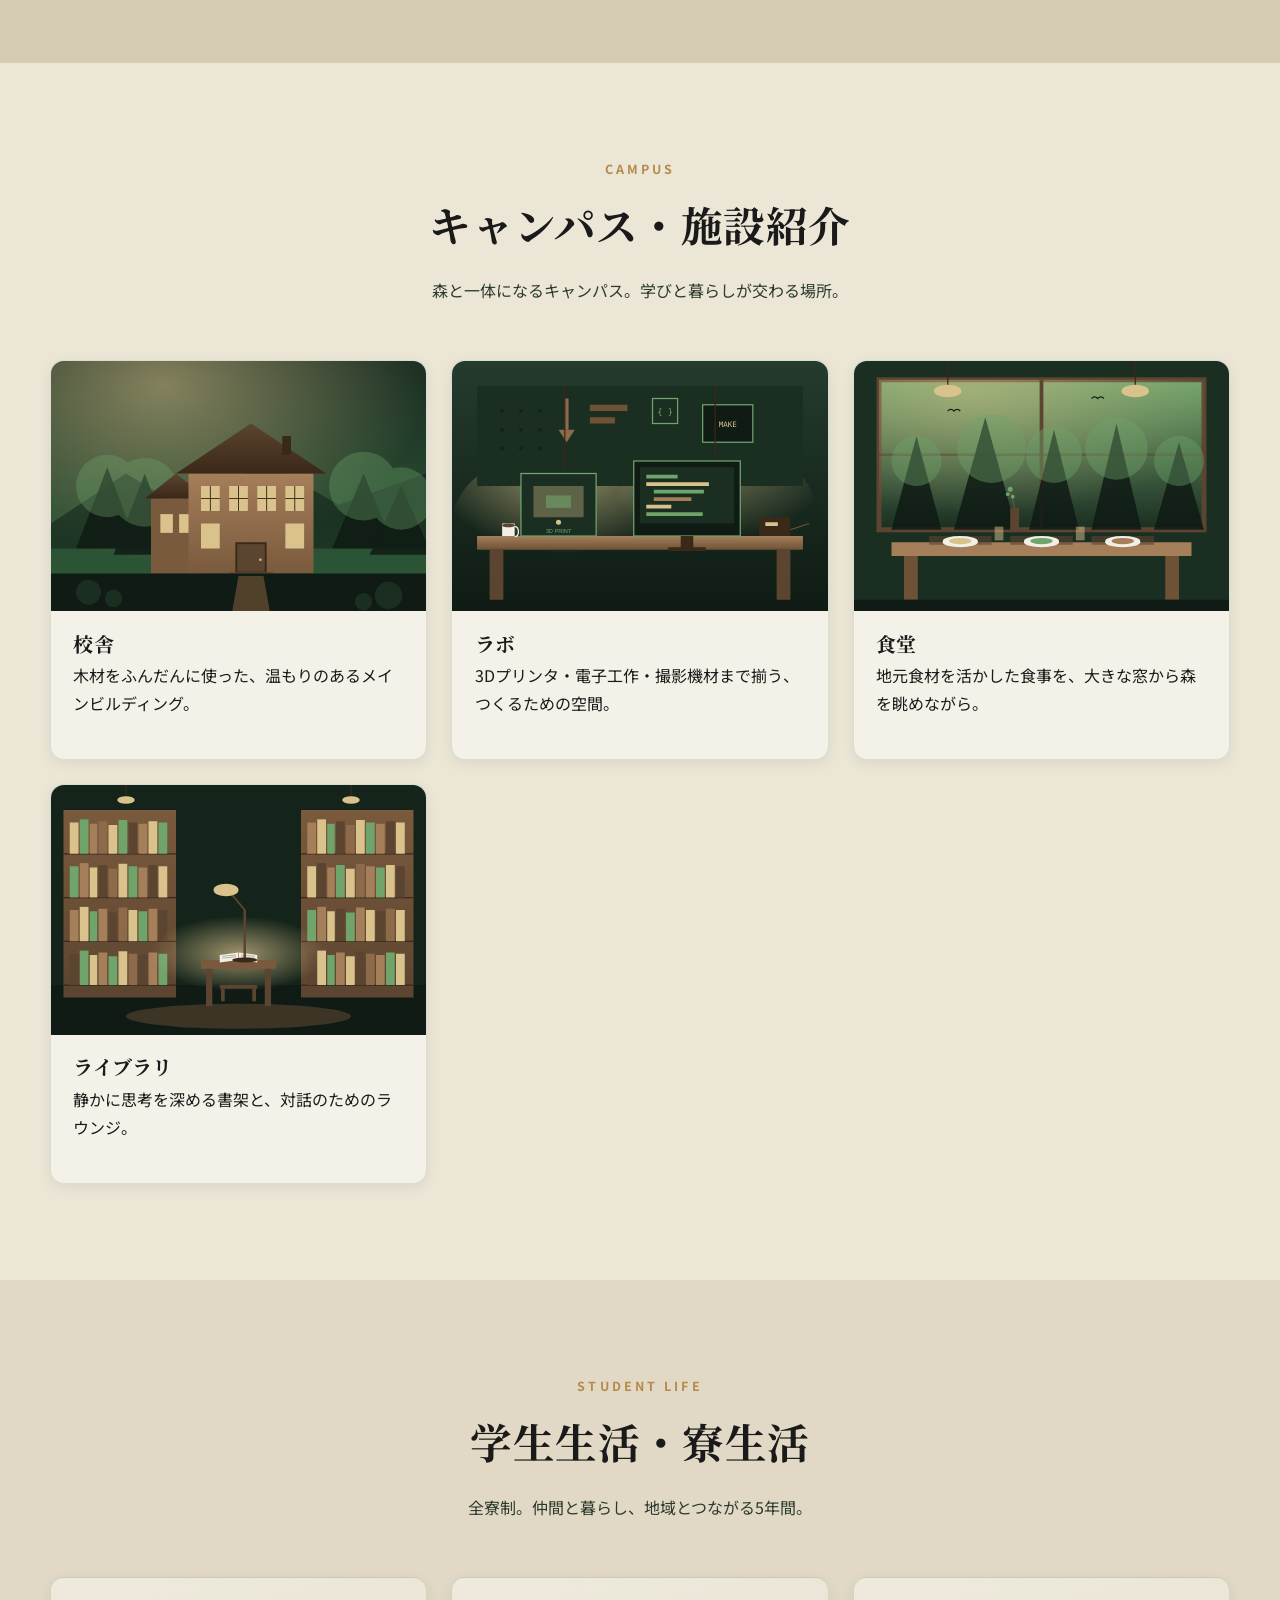
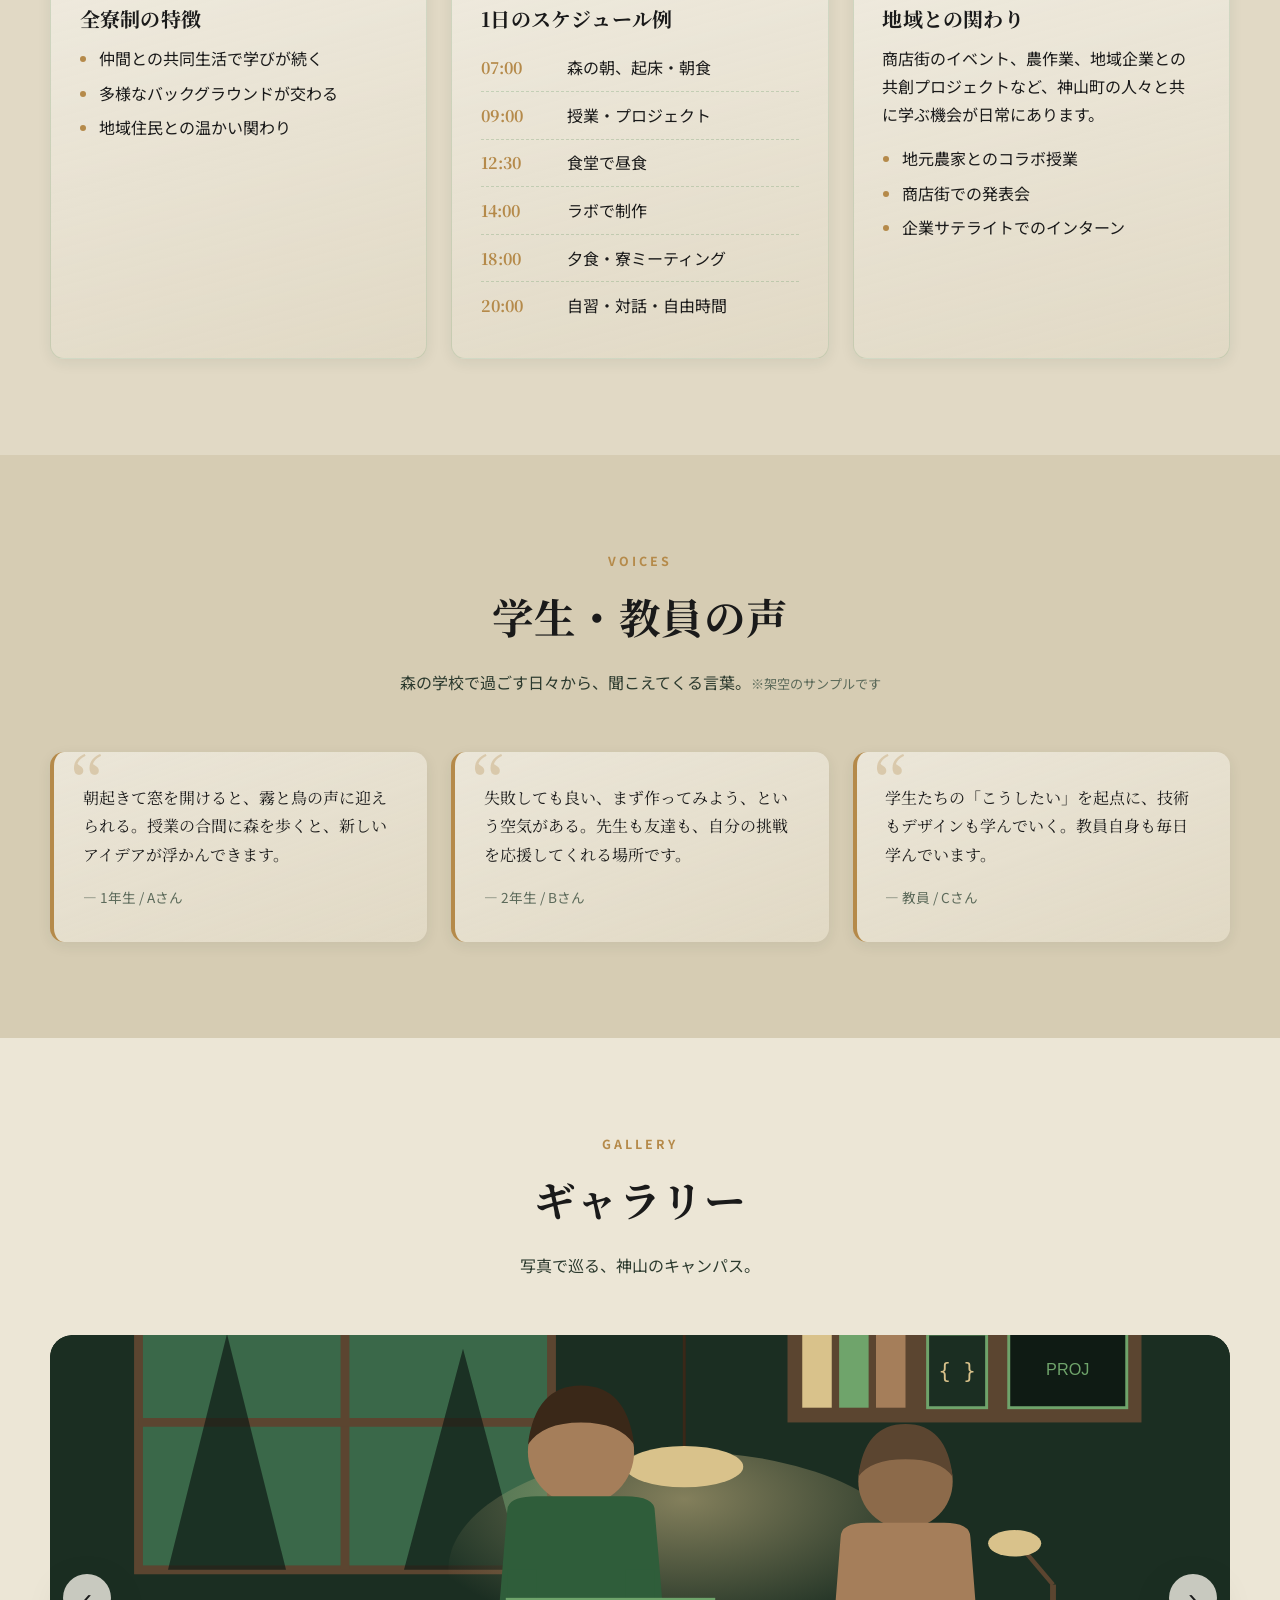
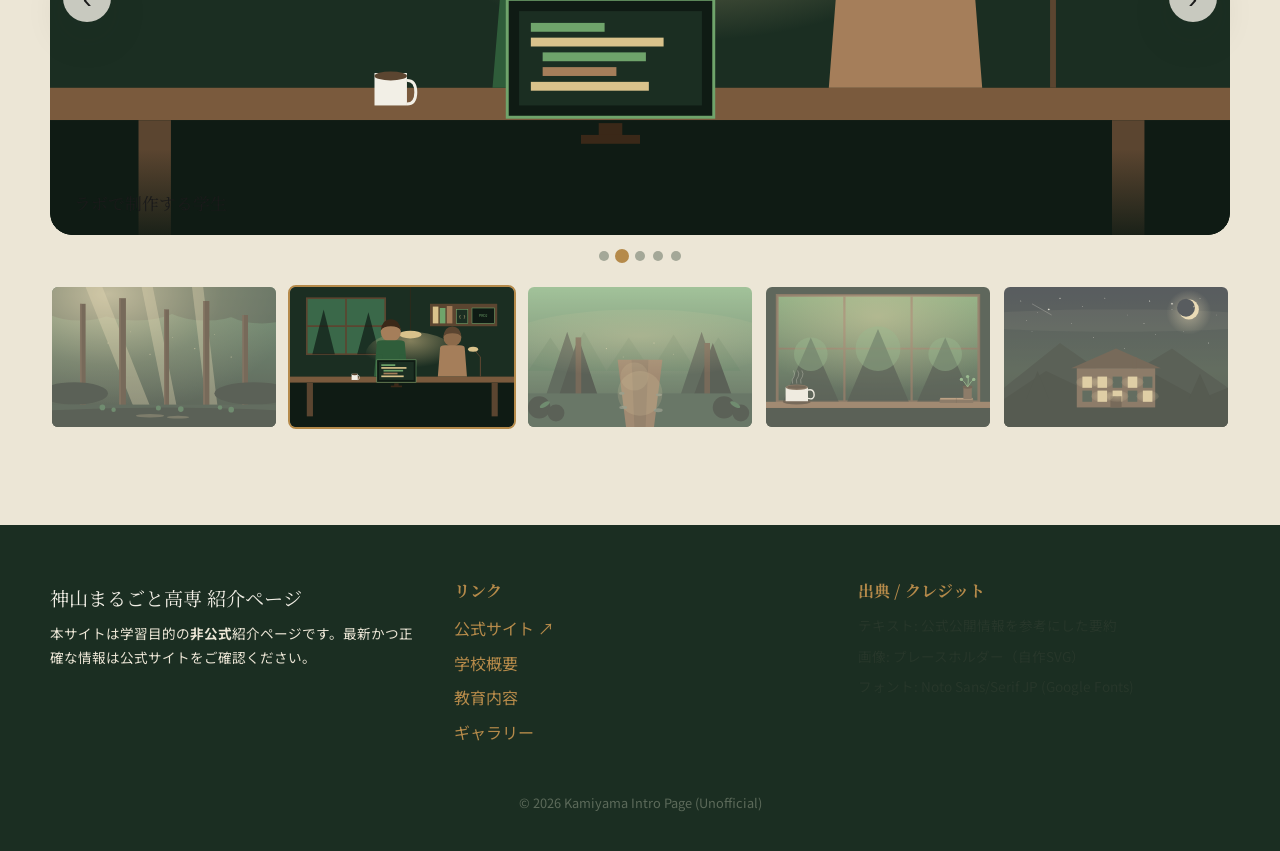
==== commit 4dea5178: "polish: enhance hero, add stats/voices, scroll progress, richer SVGs" ====
--- a/index.html
+++ b/index.html
@@ -7,13 +7,11 @@
   <meta name="description" content="徳島県神山町にある神山まるごと高専を紹介する非公式ページ。テクノロジー×デザイン×起業家精神を5年一貫で学ぶ全寮制の高専を、深い森と木漏れ日のテーマでご案内します。" />
   <meta name="theme-color" content="#0F1B14" />
 
-  <!-- OGP -->
   <meta property="og:type" content="website" />
   <meta property="og:title" content="神山まるごと高専 紹介ページ" />
   <meta property="og:description" content="徳島・神山の森で、テクノロジーとデザインと起業家精神を学ぶ。" />
   <meta property="og:locale" content="ja_JP" />
 
-  <!-- Fonts -->
   <link rel="preconnect" href="https://fonts.googleapis.com" />
   <link rel="preconnect" href="https://fonts.gstatic.com" crossorigin />
   <link href="https://fonts.googleapis.com/css2?family=Noto+Sans+JP:wght@400;500;700&family=Noto+Serif+JP:wght@500;700&display=swap" rel="stylesheet" />
@@ -22,6 +20,8 @@
 </head>
 <body>
   <a class="skip-link" href="#main">本文へスキップ</a>
+
+  <div class="scroll-progress" aria-hidden="true"><span id="scrollBar"></span></div>
 
   <header class="site-header" id="siteHeader">
     <div class="container header-inner">
@@ -35,11 +35,13 @@
 
       <nav class="site-nav" id="siteNav" aria-label="メインナビゲーション">
         <ul class="nav-list">
-          <li><a href="#about">概要</a></li>
-          <li><a href="#curriculum">教育</a></li>
-          <li><a href="#campus">施設</a></li>
-          <li><a href="#life">学生生活</a></li>
-          <li><a href="#gallery">ギャラリー</a></li>
+          <li><a href="#about" data-nav>概要</a></li>
+          <li><a href="#stats" data-nav>数字</a></li>
+          <li><a href="#curriculum" data-nav>教育</a></li>
+          <li><a href="#campus" data-nav>施設</a></li>
+          <li><a href="#life" data-nav>学生生活</a></li>
+          <li><a href="#voices" data-nav>声</a></li>
+          <li><a href="#gallery" data-nav>ギャラリー</a></li>
         </ul>
       </nav>
 
@@ -59,22 +61,37 @@
     <!-- 1. ヒーロー -->
     <section id="hero" class="hero" aria-label="ヒーロー">
       <div class="hero-bg" aria-hidden="true">
-        <svg class="leaf-pattern" viewBox="0 0 800 600" preserveAspectRatio="xMidYMid slice">
-          <defs>
-            <pattern id="leaves" x="0" y="0" width="120" height="120" patternUnits="userSpaceOnUse">
-              <g fill="rgba(111,164,107,0.18)">
-                <path d="M20 60 C 20 40, 40 20, 60 20 C 60 40, 40 60, 20 60 Z"/>
-                <path d="M70 90 C 70 75, 85 60, 100 60 C 100 75, 85 90, 70 90 Z" fill="rgba(217,194,139,0.12)"/>
-              </g>
-            </pattern>
-            <radialGradient id="sunbeam" cx="30%" cy="20%" r="60%">
-              <stop offset="0%" stop-color="rgba(217,194,139,0.45)"/>
-              <stop offset="60%" stop-color="rgba(217,194,139,0)"/>
-            </radialGradient>
-          </defs>
-          <rect width="800" height="600" fill="url(#leaves)"/>
-          <rect width="800" height="600" fill="url(#sunbeam)"/>
+        <svg class="hero-mountains" viewBox="0 0 1440 600" preserveAspectRatio="xMidYMax slice">
+          <path d="M0,420 L180,300 L320,400 L520,250 L740,380 L920,260 L1140,400 L1300,310 L1440,400 L1440,600 L0,600 Z" fill="rgba(15,27,20,0.55)"/>
+          <path d="M0,480 L160,380 L340,460 L560,340 L780,440 L1000,360 L1220,460 L1440,400 L1440,600 L0,600 Z" fill="rgba(15,27,20,0.85)"/>
         </svg>
+
+        <div class="hero-trunks" data-parallax="0.15">
+          <svg viewBox="0 0 1440 600" preserveAspectRatio="xMidYMax slice">
+            <g fill="rgba(15,27,20,0.92)">
+              <rect x="80" y="100" width="22" height="500"/>
+              <rect x="320" y="60" width="26" height="540"/>
+              <rect x="640" y="120" width="20" height="480"/>
+              <rect x="980" y="80" width="24" height="520"/>
+              <rect x="1280" y="140" width="22" height="460"/>
+            </g>
+          </svg>
+        </div>
+
+        <div class="sunbeams">
+          <span class="beam beam-1"></span>
+          <span class="beam beam-2"></span>
+          <span class="beam beam-3"></span>
+        </div>
+
+        <div class="leaves">
+          <span class="leaf l1"></span>
+          <span class="leaf l2"></span>
+          <span class="leaf l3"></span>
+          <span class="leaf l4"></span>
+          <span class="leaf l5"></span>
+          <span class="leaf l6"></span>
+        </div>
       </div>
 
       <div class="container hero-inner">
@@ -91,6 +108,13 @@
           <a href="#about" class="btn btn-primary">学校を知る</a>
           <a href="#curriculum" class="btn btn-ghost">学びを見る</a>
         </div>
+
+        <ul class="hero-meta" aria-label="基本情報">
+          <li><span aria-hidden="true">📍</span>徳島県 神山町</li>
+          <li><span aria-hidden="true">🌱</span>2023年 開校</li>
+          <li><span aria-hidden="true">🏠</span>全寮制</li>
+          <li><span aria-hidden="true">📅</span>5年一貫</li>
+        </ul>
       </div>
 
       <a href="#about" class="scroll-cue" aria-label="次のセクションへスクロール">
@@ -98,7 +122,6 @@
       </a>
     </section>
 
-    <!-- 波線セパレータ -->
     <div class="wave-sep" aria-hidden="true">
       <svg viewBox="0 0 1440 80" preserveAspectRatio="none"><path d="M0,40 C240,80 480,0 720,40 C960,80 1200,0 1440,40 L1440,80 L0,80 Z" fill="currentColor"/></svg>
     </div>
@@ -116,7 +139,7 @@
           <article class="card reveal">
             <div class="card-icon" aria-hidden="true">📍</div>
             <h3>所在地</h3>
-            <p>徳島県名西郡神山町。山々に抱かれた小さな町に、キャンパスがあります。</p>
+            <p>徳島県名西郡神山町。山々に抱かれた小さな町に、キャンパスがあります。豊かな自然と、IT企業のサテライトオフィスが共存するユニークな土地です。</p>
           </article>
           <article class="card reveal">
             <div class="card-icon" aria-hidden="true">🌱</div>
@@ -131,13 +154,43 @@
           <article class="card reveal">
             <div class="card-icon" aria-hidden="true">🏛️</div>
             <h3>運営</h3>
-            <p>地域・産業・教育の専門家が結集して設立された学校法人が運営。寄付による奨学金制度も特徴です。</p>
-          </article>
-        </div>
-      </div>
-    </section>
-
-    <!-- 3. 教育内容・カリキュラム -->
+            <p>地域・産業・教育の専門家が結集して設立。寄付による奨学金制度で、家計状況にかかわらず学びの機会を支えます。</p>
+          </article>
+        </div>
+      </div>
+    </section>
+
+    <!-- 3. 数字で見る -->
+    <section id="stats" class="section section-stats">
+      <div class="container">
+        <header class="section-head reveal">
+          <p class="eyebrow">By the Numbers</p>
+          <h2>数字で見る神山</h2>
+          <p class="section-lead">小さな町の、大きな挑戦。<small>※公式公開情報を参考にした概数</small></p>
+        </header>
+
+        <div class="stat-grid">
+          <article class="stat reveal">
+            <p class="stat-num"><span data-count="5">0</span><span class="stat-unit">年</span></p>
+            <p class="stat-label">5年一貫教育</p>
+          </article>
+          <article class="stat reveal">
+            <p class="stat-num"><span data-count="40">0</span><span class="stat-unit">名</span></p>
+            <p class="stat-label">1学年の定員</p>
+          </article>
+          <article class="stat reveal">
+            <p class="stat-num"><span data-count="100">0</span><span class="stat-unit">%</span></p>
+            <p class="stat-label">全寮制</p>
+          </article>
+          <article class="stat reveal">
+            <p class="stat-num"><span data-count="3">0</span><span class="stat-unit">本柱</span></p>
+            <p class="stat-label">技術 × デザイン × 起業</p>
+          </article>
+        </div>
+      </div>
+    </section>
+
+    <!-- 4. 教育内容・カリキュラム -->
     <section id="curriculum" class="section section-curriculum">
       <div class="container">
         <header class="section-head reveal">
@@ -151,16 +204,19 @@
             <div class="pillar-num">01</div>
             <h3>テクノロジー</h3>
             <p>プログラミング、AI、ハードウェア、ネットワークまで。実装できる技術力を身につける。</p>
+            <ul class="tag-list"><li>Web/Mobile</li><li>AI/データ</li><li>IoT</li></ul>
           </article>
           <article class="pillar reveal">
             <div class="pillar-num">02</div>
             <h3>デザイン</h3>
             <p>観察・発想・形にする力。UI/UXからプロダクト、ブランドまで横断的に学ぶ。</p>
+            <ul class="tag-list"><li>UI/UX</li><li>グラフィック</li><li>プロダクト</li></ul>
           </article>
           <article class="pillar reveal">
             <div class="pillar-num">03</div>
             <h3>起業家精神</h3>
             <p>事業を起こし、社会に届ける。ビジネス・倫理・コミュニケーションを実践で。</p>
+            <ul class="tag-list"><li>事業構想</li><li>マーケ</li><li>倫理</li></ul>
           </article>
         </div>
 
@@ -175,7 +231,7 @@
       </div>
     </section>
 
-    <!-- 4. キャンパス・施設紹介 -->
+    <!-- 5. キャンパス・施設 -->
     <section id="campus" class="section section-campus">
       <div class="container">
         <header class="section-head reveal">
@@ -186,26 +242,26 @@
 
         <div class="facility-grid">
           <figure class="facility reveal" data-lightbox-src="assets/img/facility-school.svg" data-lightbox-caption="校舎 — メインビルディング">
-            <img src="assets/img/facility-school.svg" alt="校舎メインビルディングのイラスト" loading="lazy" width="600" height="400" />
+            <div class="facility-img"><img src="assets/img/facility-school.svg" alt="校舎メインビルディングのイラスト" loading="lazy" width="600" height="400" /></div>
             <figcaption><h3>校舎</h3><p>木材をふんだんに使った、温もりのあるメインビルディング。</p></figcaption>
           </figure>
           <figure class="facility reveal" data-lightbox-src="assets/img/facility-lab.svg" data-lightbox-caption="ラボ — Maker Space">
-            <img src="assets/img/facility-lab.svg" alt="ラボのイラスト" loading="lazy" width="600" height="400" />
+            <div class="facility-img"><img src="assets/img/facility-lab.svg" alt="ラボのイラスト" loading="lazy" width="600" height="400" /></div>
             <figcaption><h3>ラボ</h3><p>3Dプリンタ・電子工作・撮影機材まで揃う、つくるための空間。</p></figcaption>
           </figure>
           <figure class="facility reveal" data-lightbox-src="assets/img/facility-cafeteria.svg" data-lightbox-caption="食堂 — Forest Kitchen">
-            <img src="assets/img/facility-cafeteria.svg" alt="食堂のイラスト" loading="lazy" width="600" height="400" />
+            <div class="facility-img"><img src="assets/img/facility-cafeteria.svg" alt="食堂のイラスト" loading="lazy" width="600" height="400" /></div>
             <figcaption><h3>食堂</h3><p>地元食材を活かした食事を、大きな窓から森を眺めながら。</p></figcaption>
           </figure>
           <figure class="facility reveal" data-lightbox-src="assets/img/facility-library.svg" data-lightbox-caption="ライブラリ — Quiet Canopy">
-            <img src="assets/img/facility-library.svg" alt="ライブラリのイラスト" loading="lazy" width="600" height="400" />
+            <div class="facility-img"><img src="assets/img/facility-library.svg" alt="ライブラリのイラスト" loading="lazy" width="600" height="400" /></div>
             <figcaption><h3>ライブラリ</h3><p>静かに思考を深める書架と、対話のためのラウンジ。</p></figcaption>
           </figure>
         </div>
       </div>
     </section>
 
-    <!-- 5. 学生生活・寮生活 -->
+    <!-- 6. 学生生活・寮生活 -->
     <section id="life" class="section section-life">
       <div class="container">
         <header class="section-head reveal">
@@ -239,12 +295,43 @@
           <article class="card reveal">
             <h3>地域との関わり</h3>
             <p>商店街のイベント、農作業、地域企業との共創プロジェクトなど、神山町の人々と共に学ぶ機会が日常にあります。</p>
-          </article>
-        </div>
-      </div>
-    </section>
-
-    <!-- 6. ギャラリー -->
+            <ul class="bullet-list">
+              <li>地元農家とのコラボ授業</li>
+              <li>商店街での発表会</li>
+              <li>企業サテライトでのインターン</li>
+            </ul>
+          </article>
+        </div>
+      </div>
+    </section>
+
+    <!-- 7. 学生・教員の声 -->
+    <section id="voices" class="section section-voices">
+      <div class="container">
+        <header class="section-head reveal">
+          <p class="eyebrow">Voices</p>
+          <h2>学生・教員の声</h2>
+          <p class="section-lead">森の学校で過ごす日々から、聞こえてくる言葉。<small>※架空のサンプルです</small></p>
+        </header>
+
+        <div class="voices-grid">
+          <blockquote class="voice reveal">
+            <p>朝起きて窓を開けると、霧と鳥の声に迎えられる。授業の合間に森を歩くと、新しいアイデアが浮かんできます。</p>
+            <footer>— 1年生 / Aさん</footer>
+          </blockquote>
+          <blockquote class="voice reveal">
+            <p>失敗しても良い、まず作ってみよう、という空気がある。先生も友達も、自分の挑戦を応援してくれる場所です。</p>
+            <footer>— 2年生 / Bさん</footer>
+          </blockquote>
+          <blockquote class="voice reveal">
+            <p>学生たちの「こうしたい」を起点に、技術もデザインも学んでいく。教員自身も毎日学んでいます。</p>
+            <footer>— 教員 / Cさん</footer>
+          </blockquote>
+        </div>
+      </div>
+    </section>
+
+    <!-- 8. ギャラリー -->
     <section id="gallery" class="section section-gallery">
       <div class="container">
         <header class="section-head reveal">
@@ -258,18 +345,23 @@
           <ul class="carousel-track" tabindex="0">
             <li class="carousel-slide" data-lightbox-src="assets/img/gallery-1.svg" data-lightbox-caption="木漏れ日のキャンパス">
               <img src="assets/img/gallery-1.svg" alt="木漏れ日のキャンパス" loading="lazy" width="800" height="500" />
+              <p class="slide-cap">木漏れ日のキャンパス</p>
             </li>
             <li class="carousel-slide" data-lightbox-src="assets/img/gallery-2.svg" data-lightbox-caption="ラボで制作する学生">
               <img src="assets/img/gallery-2.svg" alt="ラボで制作する学生" loading="lazy" width="800" height="500" />
+              <p class="slide-cap">ラボで制作する学生</p>
             </li>
             <li class="carousel-slide" data-lightbox-src="assets/img/gallery-3.svg" data-lightbox-caption="森の散歩道">
               <img src="assets/img/gallery-3.svg" alt="森の散歩道" loading="lazy" width="800" height="500" />
+              <p class="slide-cap">森の散歩道</p>
             </li>
             <li class="carousel-slide" data-lightbox-src="assets/img/gallery-4.svg" data-lightbox-caption="食堂の窓辺">
               <img src="assets/img/gallery-4.svg" alt="食堂の窓辺" loading="lazy" width="800" height="500" />
+              <p class="slide-cap">食堂の窓辺</p>
             </li>
             <li class="carousel-slide" data-lightbox-src="assets/img/gallery-5.svg" data-lightbox-caption="星空と寮">
               <img src="assets/img/gallery-5.svg" alt="星空と寮" loading="lazy" width="800" height="500" />
+              <p class="slide-cap">星空と寮</p>
             </li>
           </ul>
           <button class="carousel-btn next" type="button" aria-label="次の画像">›</button>
@@ -308,7 +400,8 @@
     <p class="copyright">© <span id="year"></span> Kamiyama Intro Page (Unofficial)</p>
   </footer>
 
-  <!-- ライトボックス -->
+  <button id="toTop" class="to-top" type="button" aria-label="ページ先頭へ戻る">↑</button>
+
   <dialog id="lightbox" class="lightbox" aria-label="画像拡大表示">
     <button class="lb-close" type="button" aria-label="閉じる">×</button>
     <button class="lb-nav lb-prev" type="button" aria-label="前へ">‹</button>
--- a/assets/css/style.css
+++ b/assets/css/style.css
@@ -1,50 +1,60 @@
 /* =========================================
    神山まるごと高専 紹介ページ
-   Theme: 深い森・木漏れ日
+   Theme: 深い森・木漏れ日（Enhanced）
    ========================================= */
 
 :root {
-  /* Forest dark (default) */
   --bg-0: #0F1B14;
-  --bg-1: #1B2E22;
-  --bg-2: #243C2D;
+  --bg-1: #15241B;
+  --bg-2: #1B2E22;
+  --bg-3: #243C2D;
   --fg-0: #F2EFE6;
   --fg-1: #C9D2C2;
   --fg-mute: #8FA08C;
   --brand: #2F5D3A;
   --brand-2: #6FA46B;
   --accent: #D9C28B;
+  --accent-2: #E9D6A6;
   --bark: #8C6A4A;
-  --shadow: 0 10px 30px rgba(0,0,0,0.45);
+  --shadow-sm: 0 4px 14px rgba(0,0,0,0.3);
+  --shadow: 0 14px 40px rgba(0,0,0,0.45);
+  --shadow-lg: 0 30px 60px rgba(0,0,0,0.55);
   --radius: 14px;
   --radius-lg: 22px;
   --maxw: 1180px;
   --easing: cubic-bezier(.22,.61,.36,1);
+  --easing-spring: cubic-bezier(.34,1.56,.64,1);
   --font-sans: 'Noto Sans JP', system-ui, sans-serif;
   --font-serif: 'Noto Serif JP', 'Hiragino Mincho ProN', serif;
 }
 
 [data-theme="light"] {
-  /* 霧の朝 */
   --bg-0: #F4F1E8;
   --bg-1: #ECE6D6;
   --bg-2: #E1D9C5;
+  --bg-3: #D6CCB3;
   --fg-0: #1A1A1A;
   --fg-1: #2C3A2E;
   --fg-mute: #5C6A5A;
   --brand: #2F5D3A;
   --brand-2: #4F8C53;
   --accent: #B58A4A;
+  --accent-2: #8C6A4A;
   --bark: #6E5236;
-  --shadow: 0 10px 30px rgba(31,46,34,0.12);
+  --shadow-sm: 0 4px 14px rgba(31,46,34,0.08);
+  --shadow: 0 14px 40px rgba(31,46,34,0.14);
+  --shadow-lg: 0 30px 60px rgba(31,46,34,0.18);
 }
 
 * { box-sizing: border-box; }
 
-html { scroll-behavior: smooth; }
+html {
+  scroll-behavior: smooth;
+  scroll-padding-top: 72px;
+}
 @media (prefers-reduced-motion: reduce) {
   html { scroll-behavior: auto; }
-  *, *::before, *::after { animation: none !important; transition: none !important; }
+  *, *::before, *::after { animation-duration: 0.01ms !important; animation-iteration-count: 1 !important; transition-duration: 0.01ms !important; }
 }
 
 body {
@@ -52,55 +62,83 @@
   font-family: var(--font-sans);
   background: var(--bg-0);
   color: var(--fg-0);
-  line-height: 1.7;
+  line-height: 1.75;
   -webkit-font-smoothing: antialiased;
   text-rendering: optimizeLegibility;
+  overflow-x: hidden;
 }
 
 img, svg { max-width: 100%; display: block; }
 a { color: var(--accent); text-decoration: none; transition: color .2s; }
-a:hover { color: var(--brand-2); }
-a:focus-visible, button:focus-visible { outline: 2px solid var(--accent); outline-offset: 3px; border-radius: 4px; }
-
-h1, h2, h3, h4 { font-family: var(--font-serif); font-weight: 700; line-height: 1.3; margin: 0 0 .6em; }
-h2 { font-size: clamp(1.7rem, 3.4vw, 2.4rem); }
+a:hover { color: var(--accent-2); }
+a:focus-visible, button:focus-visible { outline: 2px solid var(--accent); outline-offset: 3px; border-radius: 6px; }
+
+h1, h2, h3, h4 { font-family: var(--font-serif); font-weight: 700; line-height: 1.3; margin: 0 0 .6em; letter-spacing: .01em; }
+h2 { font-size: clamp(1.8rem, 3.6vw, 2.6rem); }
 h3 { font-size: 1.25rem; }
 p { margin: 0 0 1em; }
-small { color: var(--fg-mute); font-size: .85em; }
+small { color: var(--fg-mute); font-size: .82em; }
 
 .container { width: min(100% - 2.5rem, var(--maxw)); margin-inline: auto; }
 
-.skip-link { position: absolute; left: -9999px; top: 0; background: var(--accent); color: var(--bg-0); padding: .5rem 1rem; z-index: 1000; }
+.skip-link { position: absolute; left: -9999px; top: 0; background: var(--accent); color: #0F1B14; padding: .5rem 1rem; z-index: 1000; font-weight: 700; }
 .skip-link:focus { left: 1rem; top: 1rem; }
+
+/* ============ Scroll progress bar ============ */
+.scroll-progress {
+  position: fixed; top: 0; left: 0; right: 0; height: 3px;
+  background: transparent; z-index: 100; pointer-events: none;
+}
+.scroll-progress span {
+  display: block; height: 100%; width: 0;
+  background: linear-gradient(90deg, var(--brand-2), var(--accent));
+  box-shadow: 0 0 8px var(--accent);
+  transition: width .1s linear;
+}
 
 /* ============ Header ============ */
 .site-header {
   position: sticky; top: 0; z-index: 50;
-  backdrop-filter: blur(12px);
-  background: color-mix(in srgb, var(--bg-0) 75%, transparent);
-  border-bottom: 1px solid color-mix(in srgb, var(--brand-2) 18%, transparent);
-}
+  backdrop-filter: blur(14px) saturate(140%);
+  -webkit-backdrop-filter: blur(14px) saturate(140%);
+  background: color-mix(in srgb, var(--bg-0) 78%, transparent);
+  border-bottom: 1px solid color-mix(in srgb, var(--brand-2) 20%, transparent);
+  transition: padding .25s, background .25s;
+}
+.site-header.is-scrolled { background: color-mix(in srgb, var(--bg-0) 92%, transparent); }
 .header-inner {
   display: flex; align-items: center; justify-content: space-between;
   gap: 1rem; padding-block: .75rem;
 }
 .brand { display: flex; align-items: center; gap: .6rem; color: var(--fg-0); font-family: var(--font-serif); }
-.brand-mark { width: 28px; height: 28px; color: var(--brand-2); }
-.brand-text { display: flex; flex-direction: column; line-height: 1.1; font-weight: 700; }
-.brand-text small { font-weight: 400; font-size: .7rem; color: var(--fg-mute); font-family: var(--font-sans); }
+.brand-mark { width: 30px; height: 30px; color: var(--brand-2); transition: transform .4s var(--easing-spring); }
+.brand:hover .brand-mark { transform: rotate(-12deg) scale(1.1); }
+.brand-text { display: flex; flex-direction: column; line-height: 1.1; font-weight: 700; font-size: 1rem; }
+.brand-text small { font-weight: 400; font-size: .68rem; color: var(--fg-mute); font-family: var(--font-sans); margin-top: 2px; }
 
 .site-nav .nav-list { list-style: none; margin: 0; padding: 0; display: flex; gap: 1.4rem; }
-.site-nav a { color: var(--fg-1); font-weight: 500; }
+.site-nav a {
+  color: var(--fg-1); font-weight: 500; position: relative; padding: .3rem 0;
+  transition: color .2s;
+}
+.site-nav a::after {
+  content: ""; position: absolute; left: 0; right: 0; bottom: -2px; height: 2px;
+  background: var(--accent); transform: scaleX(0); transform-origin: center;
+  transition: transform .3s var(--easing);
+}
 .site-nav a:hover { color: var(--accent); }
+.site-nav a:hover::after,
+.site-nav a.is-active::after { transform: scaleX(1); }
+.site-nav a.is-active { color: var(--accent); }
 
 .header-actions { display: flex; gap: .4rem; align-items: center; }
 
 .icon-btn {
   background: transparent; border: 1px solid color-mix(in srgb, var(--fg-mute) 30%, transparent);
   color: var(--fg-0); width: 40px; height: 40px; border-radius: 50%;
-  display: inline-grid; place-items: center; cursor: pointer; transition: background .2s, border-color .2s;
-}
-.icon-btn:hover { background: color-mix(in srgb, var(--accent) 14%, transparent); border-color: var(--accent); }
+  display: inline-grid; place-items: center; cursor: pointer; transition: background .2s, border-color .2s, transform .2s;
+}
+.icon-btn:hover { background: color-mix(in srgb, var(--accent) 18%, transparent); border-color: var(--accent); transform: translateY(-1px); }
 .icon-btn svg { width: 20px; height: 20px; }
 
 #themeToggle .icon-moon { display: none; }
@@ -113,108 +151,244 @@
 .hamburger[aria-expanded="true"] span:nth-child(2) { opacity: 0; }
 .hamburger[aria-expanded="true"] span:nth-child(3) { transform: translateY(-6px) rotate(-45deg); }
 
-@media (max-width: 768px) {
+@media (max-width: 820px) {
   .hamburger { display: inline-flex; }
   .site-nav {
     position: fixed; inset: 64px 0 0 0; background: var(--bg-1);
     transform: translateX(100%); transition: transform .35s var(--easing);
     padding: 2rem 1.5rem;
   }
-  .site-nav.is-open { transform: translateX(0); }
+  .site-nav.is-open { transform: translateX(0); box-shadow: -10px 0 40px rgba(0,0,0,.4); }
   .site-nav .nav-list { flex-direction: column; gap: 1.2rem; font-size: 1.2rem; }
 }
 
 /* ============ Buttons ============ */
-.btn { display: inline-block; padding: .85rem 1.6rem; border-radius: 999px; font-weight: 700; transition: transform .2s, background .25s, color .25s; }
-.btn-primary { background: var(--brand-2); color: #0F1B14; }
-.btn-primary:hover { background: var(--accent); color: #1A1A1A; transform: translateY(-1px); }
-.btn-ghost { border: 1px solid var(--brand-2); color: var(--brand-2); }
-.btn-ghost:hover { background: color-mix(in srgb, var(--brand-2) 14%, transparent); }
+.btn {
+  display: inline-block; padding: .9rem 1.8rem; border-radius: 999px;
+  font-weight: 700; transition: transform .25s var(--easing-spring), background .25s, color .25s, box-shadow .25s;
+  position: relative; overflow: hidden;
+}
+.btn-primary {
+  background: var(--brand-2); color: #0F1B14;
+  box-shadow: 0 8px 22px color-mix(in srgb, var(--brand-2) 40%, transparent);
+}
+.btn-primary:hover {
+  background: var(--accent); color: #1A1A1A; transform: translateY(-2px);
+  box-shadow: 0 12px 28px color-mix(in srgb, var(--accent) 50%, transparent);
+}
+.btn-ghost { border: 1px solid var(--brand-2); color: var(--brand-2); background: transparent; }
+.btn-ghost:hover { background: color-mix(in srgb, var(--brand-2) 16%, transparent); transform: translateY(-2px); }
 
 /* ============ Hero ============ */
 .hero {
-  position: relative; min-height: 100vh;
+  position: relative; min-height: 100vh; min-height: 100dvh;
   display: flex; align-items: center; justify-content: center; text-align: center;
   overflow: hidden; isolation: isolate;
   background:
-    radial-gradient(ellipse at 30% 10%, rgba(217,194,139,0.18), transparent 60%),
-    linear-gradient(180deg, var(--bg-0), var(--bg-1));
+    radial-gradient(ellipse at 25% 5%, rgba(217,194,139,0.22), transparent 55%),
+    radial-gradient(ellipse at 75% 100%, rgba(47,93,58,0.4), transparent 60%),
+    linear-gradient(180deg, #0a130d, var(--bg-1));
 }
 .hero-bg { position: absolute; inset: 0; z-index: -1; }
-.hero-bg svg { width: 100%; height: 100%; }
-.hero-inner { padding-block: 5rem; }
-.eyebrow { letter-spacing: .2em; text-transform: uppercase; color: var(--accent); font-size: .8rem; margin-bottom: 1rem; }
-.hero-title { font-family: var(--font-serif); font-size: clamp(2.2rem, 7vw, 4.6rem); line-height: 1.2; margin: 0 0 1.4rem; }
-.hero-title .line { display: block; opacity: 0; transform: translateY(20px); animation: rise .9s var(--easing) forwards; }
-.hero-title .line:nth-child(2) { animation-delay: .2s; color: var(--accent); }
-.hero-lead { color: var(--fg-1); font-size: clamp(1rem, 1.6vw, 1.15rem); margin-bottom: 2rem; }
-.hero-actions { display: flex; gap: 1rem; justify-content: center; flex-wrap: wrap; }
+.hero-mountains, .hero-trunks svg { position: absolute; inset: 0; width: 100%; height: 100%; }
+.hero-trunks { position: absolute; inset: 0; will-change: transform; }
+
+/* Sunbeams */
+.sunbeams { position: absolute; inset: 0; overflow: hidden; mix-blend-mode: screen; }
+.beam {
+  position: absolute; top: -10%; width: 14vw; height: 130%;
+  background: linear-gradient(180deg, rgba(217,194,139,0.0) 0%, rgba(217,194,139,0.28) 30%, rgba(217,194,139,0.05) 80%, transparent 100%);
+  filter: blur(18px); transform-origin: top center;
+  animation: beamSway 9s ease-in-out infinite alternate;
+}
+.beam-1 { left: 10%; transform: rotate(-8deg); animation-delay: -1s; }
+.beam-2 { left: 38%; transform: rotate(-3deg); width: 18vw; opacity: .85; animation-delay: -3s; }
+.beam-3 { left: 70%; transform: rotate(-12deg); width: 12vw; opacity: .7; animation-delay: -5s; }
+@keyframes beamSway {
+  from { transform: rotate(var(--r, -8deg)) translateX(0); opacity: .55; }
+  to { transform: rotate(calc(var(--r, -8deg) + 3deg)) translateX(20px); opacity: .85; }
+}
+
+/* Floating leaves */
+.leaves { position: absolute; inset: 0; pointer-events: none; overflow: hidden; }
+.leaf {
+  position: absolute; width: 22px; height: 22px; opacity: .55;
+  background: radial-gradient(circle at 30% 30%, var(--brand-2), transparent 70%);
+  border-radius: 80% 20% 80% 20% / 20% 80% 20% 80%;
+  filter: drop-shadow(0 2px 4px rgba(0,0,0,.3));
+  animation: leafFall linear infinite;
+}
+.leaf.l1 { left: 8%;  width: 18px; animation-duration: 22s; animation-delay: -2s; }
+.leaf.l2 { left: 22%; width: 24px; animation-duration: 28s; animation-delay: -8s; background: radial-gradient(circle at 30% 30%, var(--accent), transparent 70%); }
+.leaf.l3 { left: 44%; width: 20px; animation-duration: 32s; animation-delay: -14s; }
+.leaf.l4 { left: 62%; width: 26px; animation-duration: 26s; animation-delay: -5s; background: radial-gradient(circle at 30% 30%, var(--accent), transparent 70%); }
+.leaf.l5 { left: 78%; width: 18px; animation-duration: 30s; animation-delay: -18s; }
+.leaf.l6 { left: 90%; width: 22px; animation-duration: 24s; animation-delay: -10s; background: radial-gradient(circle at 30% 30%, var(--accent), transparent 70%); }
+@keyframes leafFall {
+  0% { transform: translateY(-10vh) rotate(0deg) translateX(0); opacity: 0; }
+  10% { opacity: .55; }
+  50% { transform: translateY(50vh) rotate(180deg) translateX(40px); }
+  90% { opacity: .55; }
+  100% { transform: translateY(110vh) rotate(360deg) translateX(-30px); opacity: 0; }
+}
+
+.hero-inner { padding-block: 5rem; position: relative; z-index: 1; }
+.eyebrow {
+  letter-spacing: .25em; text-transform: uppercase; color: var(--accent);
+  font-size: .78rem; font-weight: 700; margin-bottom: 1rem;
+}
+.hero-title {
+  font-family: var(--font-serif);
+  font-size: clamp(2.2rem, 7.5vw, 5rem);
+  line-height: 1.18; margin: 0 0 1.4rem;
+  text-shadow: 0 4px 30px rgba(0,0,0,.5);
+}
+.hero-title .line { display: block; opacity: 0; transform: translateY(28px); animation: rise 1s var(--easing) forwards; }
+.hero-title .line:nth-child(2) { animation-delay: .25s; color: var(--accent); }
+.hero-lead {
+  color: var(--fg-1); font-size: clamp(1rem, 1.6vw, 1.18rem);
+  margin-bottom: 2rem; opacity: 0; animation: rise 1s var(--easing) .55s forwards;
+}
+.hero-actions {
+  display: flex; gap: 1rem; justify-content: center; flex-wrap: wrap;
+  opacity: 0; animation: rise 1s var(--easing) .75s forwards;
+}
+.hero-meta {
+  margin-top: 3rem; padding: 0; list-style: none; display: flex;
+  gap: 1rem 2rem; justify-content: center; flex-wrap: wrap;
+  font-size: .9rem; color: var(--fg-1);
+  opacity: 0; animation: rise 1s var(--easing) .95s forwards;
+}
+.hero-meta li { display: inline-flex; align-items: center; gap: .4rem; }
 
 @keyframes rise { to { opacity: 1; transform: translateY(0); } }
 
-.scroll-cue { position: absolute; bottom: 1.5rem; left: 50%; transform: translateX(-50%); width: 24px; height: 40px; border: 2px solid var(--fg-mute); border-radius: 12px; }
+.scroll-cue {
+  position: absolute; bottom: 1.5rem; left: 50%; transform: translateX(-50%);
+  width: 24px; height: 40px; border: 2px solid var(--fg-mute);
+  border-radius: 12px; transition: border-color .2s;
+}
+.scroll-cue:hover { border-color: var(--accent); }
 .scroll-cue span { display: block; width: 4px; height: 8px; background: var(--accent); border-radius: 2px; margin: 6px auto 0; animation: cue 1.6s infinite; }
 @keyframes cue { 0% { transform: translateY(0); opacity: 1; } 70% { transform: translateY(14px); opacity: 0; } 100% { opacity: 0; } }
 
 /* ============ Wave separator ============ */
-.wave-sep { color: var(--bg-1); height: 60px; line-height: 0; }
+.wave-sep { color: var(--bg-2); height: 60px; line-height: 0; background: var(--bg-1); }
 .wave-sep svg { width: 100%; height: 60px; }
+.section + .wave-sep { color: var(--bg-3); background: var(--bg-2); }
 
 /* ============ Section base ============ */
-.section { padding: 5rem 0; background: var(--bg-1); }
-.section + .section { background: var(--bg-0); }
-.section-curriculum { background: var(--bg-2); }
+.section { padding: 6rem 0; background: var(--bg-1); position: relative; }
+.section-stats { background: var(--bg-2); }
+.section-curriculum { background: var(--bg-3); }
+.section-campus { background: var(--bg-1); }
 .section-life { background: var(--bg-2); }
-.section-head { text-align: center; margin-bottom: 3rem; }
+.section-voices { background: var(--bg-3); }
+.section-gallery { background: var(--bg-1); }
+
+.section-head { text-align: center; margin-bottom: 3.5rem; }
 .section-lead { color: var(--fg-1); max-width: 640px; margin-inline: auto; }
 
 /* Reveal animation */
-.reveal { opacity: 0; transform: translateY(24px); transition: opacity .8s var(--easing), transform .8s var(--easing); }
+.reveal { opacity: 0; transform: translateY(28px); transition: opacity .9s var(--easing), transform .9s var(--easing); }
 .reveal.is-visible { opacity: 1; transform: none; }
-
-/* ============ Cards / Grid ============ */
+/* Stagger children */
+.card-grid .reveal:nth-child(2), .pillars .reveal:nth-child(2), .stat-grid .reveal:nth-child(2), .voices-grid .reveal:nth-child(2) { transition-delay: .1s; }
+.card-grid .reveal:nth-child(3), .pillars .reveal:nth-child(3), .stat-grid .reveal:nth-child(3), .voices-grid .reveal:nth-child(3) { transition-delay: .2s; }
+.card-grid .reveal:nth-child(4), .stat-grid .reveal:nth-child(4) { transition-delay: .3s; }
+
+/* ============ Cards ============ */
 .card-grid { display: grid; gap: 1.5rem; grid-template-columns: repeat(auto-fit, minmax(240px, 1fr)); }
 .card {
-  background: color-mix(in srgb, var(--bg-0) 60%, transparent);
+  background: linear-gradient(165deg, color-mix(in srgb, var(--bg-0) 70%, transparent), color-mix(in srgb, var(--bg-2) 50%, transparent));
   border: 1px solid color-mix(in srgb, var(--brand-2) 18%, transparent);
-  padding: 1.6rem; border-radius: var(--radius); box-shadow: var(--shadow);
-  transition: transform .3s, border-color .3s;
-}
-.card:hover { transform: translateY(-4px); border-color: var(--accent); }
-.card-icon { font-size: 1.8rem; margin-bottom: .4rem; }
+  padding: 1.8rem; border-radius: var(--radius); box-shadow: var(--shadow-sm);
+  transition: transform .35s var(--easing), border-color .3s, box-shadow .35s;
+  position: relative; overflow: hidden;
+}
+.card::before {
+  content: ""; position: absolute; inset: 0; opacity: 0; transition: opacity .4s;
+  background: radial-gradient(400px circle at var(--mx, 50%) var(--my, 50%), color-mix(in srgb, var(--accent) 14%, transparent), transparent 60%);
+  pointer-events: none;
+}
+.card:hover { transform: translateY(-6px); border-color: var(--accent); box-shadow: var(--shadow); }
+.card:hover::before { opacity: 1; }
+.card-icon { font-size: 2rem; margin-bottom: .4rem; filter: drop-shadow(0 4px 10px rgba(217,194,139,.3)); }
 .bullet-list { padding-left: 1.2rem; margin: 0; }
 .bullet-list li { margin-bottom: .4rem; }
+.bullet-list li::marker { color: var(--accent); }
+
+/* ============ Stats ============ */
+.stat-grid { display: grid; gap: 1.5rem; grid-template-columns: repeat(auto-fit, minmax(200px, 1fr)); }
+.stat {
+  text-align: center; padding: 2rem 1rem;
+  border-radius: var(--radius);
+  background: linear-gradient(160deg, color-mix(in srgb, var(--brand) 24%, var(--bg-0)), var(--bg-0));
+  border: 1px solid color-mix(in srgb, var(--brand-2) 22%, transparent);
+  transition: transform .35s var(--easing-spring);
+}
+.stat:hover { transform: translateY(-4px) scale(1.02); }
+.stat-num {
+  font-family: var(--font-serif); font-weight: 700; line-height: 1;
+  font-size: clamp(2.6rem, 6vw, 4rem); color: var(--accent);
+  margin: 0 0 .4rem; display: flex; align-items: baseline; justify-content: center; gap: .15em;
+  text-shadow: 0 4px 24px color-mix(in srgb, var(--accent) 30%, transparent);
+}
+.stat-unit { font-size: .4em; color: var(--fg-1); font-weight: 500; letter-spacing: .04em; }
+.stat-label { color: var(--fg-1); margin: 0; font-size: .95rem; }
 
 /* ============ Pillars ============ */
-.pillars { display: grid; gap: 1.5rem; grid-template-columns: repeat(auto-fit, minmax(240px, 1fr)); margin-bottom: 3rem; }
+.pillars { display: grid; gap: 1.5rem; grid-template-columns: repeat(auto-fit, minmax(240px, 1fr)); margin-bottom: 4rem; }
 .pillar {
   position: relative; padding: 2rem 1.6rem; border-radius: var(--radius);
-  background: linear-gradient(160deg, color-mix(in srgb, var(--brand) 30%, var(--bg-0)), var(--bg-0));
+  background: linear-gradient(160deg, color-mix(in srgb, var(--brand) 32%, var(--bg-0)), var(--bg-0));
   border: 1px solid color-mix(in srgb, var(--brand-2) 25%, transparent);
-}
-.pillar-num { font-family: var(--font-serif); font-size: 2.4rem; color: var(--accent); opacity: .8; line-height: 1; margin-bottom: .5rem; }
-.timeline-title { text-align: center; margin-top: 2rem; color: var(--accent); }
-
-.timeline { list-style: none; padding: 0; margin: 0; display: grid; gap: 1rem; grid-template-columns: repeat(auto-fit, minmax(190px, 1fr)); }
+  overflow: hidden; transition: transform .35s var(--easing-spring), box-shadow .35s;
+}
+.pillar::after {
+  content: ""; position: absolute; inset: -50% -10% auto auto; width: 220px; height: 220px;
+  background: radial-gradient(circle, color-mix(in srgb, var(--accent) 18%, transparent), transparent 70%);
+  pointer-events: none; transform: translate(20%, -20%);
+}
+.pillar:hover { transform: translateY(-6px); box-shadow: var(--shadow); }
+.pillar-num { font-family: var(--font-serif); font-size: 2.6rem; color: var(--accent); opacity: .85; line-height: 1; margin-bottom: .5rem; }
+
+.tag-list {
+  list-style: none; padding: 0; margin: 1rem 0 0; display: flex; flex-wrap: wrap; gap: .4rem;
+}
+.tag-list li {
+  font-size: .75rem; padding: .25rem .7rem; border-radius: 999px;
+  background: color-mix(in srgb, var(--brand-2) 18%, transparent);
+  border: 1px solid color-mix(in srgb, var(--brand-2) 30%, transparent);
+  color: var(--fg-1);
+}
+
+.timeline-title { text-align: center; margin-top: 2rem; color: var(--accent); font-size: 1.4rem; }
+
+.timeline { list-style: none; padding: 0; margin: 0; display: grid; gap: 1rem; grid-template-columns: repeat(auto-fit, minmax(190px, 1fr)); counter-reset: yr; }
 .timeline li {
-  background: var(--bg-0); padding: 1.2rem 1rem; border-radius: var(--radius);
+  background: var(--bg-0); padding: 1.4rem 1.2rem; border-radius: var(--radius);
   border-top: 3px solid var(--brand-2); position: relative;
-}
-.t-year { display: inline-block; font-family: var(--font-serif); color: var(--accent); font-size: .9rem; margin-bottom: .3rem; letter-spacing: .1em; }
-.timeline h4 { margin: .2rem 0 .4rem; font-size: 1rem; }
+  transition: transform .3s, border-color .3s;
+}
+.timeline li:hover { transform: translateY(-4px); border-color: var(--accent); }
+.t-year { display: inline-block; font-family: var(--font-serif); color: var(--accent); font-size: .9rem; margin-bottom: .3rem; letter-spacing: .1em; font-weight: 700; }
+.timeline h4 { margin: .2rem 0 .4rem; font-size: 1.05rem; }
 .timeline p { font-size: .9rem; color: var(--fg-1); margin: 0; }
 
 /* ============ Facility ============ */
-.facility-grid { display: grid; gap: 1.5rem; grid-template-columns: repeat(auto-fit, minmax(260px, 1fr)); }
+.facility-grid { display: grid; gap: 1.5rem; grid-template-columns: repeat(auto-fit, minmax(280px, 1fr)); }
 .facility {
   margin: 0; border-radius: var(--radius); overflow: hidden;
   background: var(--bg-0); border: 1px solid color-mix(in srgb, var(--brand-2) 18%, transparent);
-  cursor: zoom-in; transition: transform .3s;
-}
-.facility:hover { transform: translateY(-4px); }
-.facility img { aspect-ratio: 3/2; object-fit: cover; width: 100%; transition: transform .5s; }
-.facility:hover img { transform: scale(1.04); }
-.facility figcaption { padding: 1rem 1.2rem 1.4rem; }
+  cursor: zoom-in; transition: transform .35s var(--easing-spring), box-shadow .35s;
+  box-shadow: var(--shadow-sm);
+}
+.facility:hover { transform: translateY(-6px); box-shadow: var(--shadow); }
+.facility-img { overflow: hidden; aspect-ratio: 3/2; }
+.facility img { width: 100%; height: 100%; object-fit: cover; transition: transform .6s var(--easing); }
+.facility:hover img { transform: scale(1.06); }
+.facility figcaption { padding: 1.2rem 1.4rem 1.6rem; }
 .facility h3 { margin: 0 0 .3rem; }
 
 /* ============ Life ============ */
@@ -222,10 +396,28 @@
 .day-flow { list-style: none; padding: 0; margin: 0; }
 .day-flow li {
   display: grid; grid-template-columns: 70px 1fr; gap: 1rem; align-items: baseline;
-  padding: .5rem 0; border-bottom: 1px dashed color-mix(in srgb, var(--brand-2) 25%, transparent);
+  padding: .55rem 0; border-bottom: 1px dashed color-mix(in srgb, var(--brand-2) 25%, transparent);
 }
 .day-flow li:last-child { border-bottom: 0; }
 .day-flow time { font-family: var(--font-serif); color: var(--accent); font-weight: 700; }
+
+/* ============ Voices ============ */
+.voices-grid { display: grid; gap: 1.5rem; grid-template-columns: repeat(auto-fit, minmax(260px, 1fr)); }
+.voice {
+  margin: 0; padding: 2rem 1.8rem; border-radius: var(--radius);
+  background: linear-gradient(160deg, color-mix(in srgb, var(--bg-0) 70%, transparent), color-mix(in srgb, var(--bg-1) 50%, transparent));
+  border-left: 4px solid var(--accent); position: relative;
+  box-shadow: var(--shadow-sm);
+  transition: transform .35s var(--easing);
+}
+.voice:hover { transform: translateY(-4px); }
+.voice::before {
+  content: "“"; position: absolute; top: -.5rem; left: 1rem;
+  font-family: var(--font-serif); font-size: 5rem; line-height: 1;
+  color: var(--accent); opacity: .3;
+}
+.voice p { font-family: var(--font-serif); color: var(--fg-0); margin: 0 0 1rem; line-height: 1.8; }
+.voice footer { color: var(--fg-mute); font-size: .85rem; }
 
 /* ============ Carousel ============ */
 .carousel { position: relative; }
@@ -235,29 +427,42 @@
   scroll-behavior: smooth; gap: 1rem; border-radius: var(--radius-lg);
   scrollbar-width: thin;
 }
+.carousel-track::-webkit-scrollbar { height: 6px; }
+.carousel-track::-webkit-scrollbar-thumb { background: var(--brand-2); border-radius: 4px; }
 .carousel-slide {
   flex: 0 0 100%; scroll-snap-align: center;
   border-radius: var(--radius-lg); overflow: hidden; cursor: zoom-in;
+  position: relative;
 }
 .carousel-slide img { width: 100%; aspect-ratio: 16/10; object-fit: cover; }
+.slide-cap {
+  position: absolute; left: 0; right: 0; bottom: 0; margin: 0;
+  padding: 2.5rem 1.5rem 1rem;
+  background: linear-gradient(transparent, rgba(15,27,20,0.85));
+  color: var(--fg-0); font-family: var(--font-serif);
+  font-size: 1.05rem; pointer-events: none;
+}
 
 .carousel-btn {
   position: absolute; top: 50%; transform: translateY(-50%); z-index: 2;
-  width: 44px; height: 44px; border-radius: 50%; border: none;
+  width: 48px; height: 48px; border-radius: 50%; border: none;
   background: color-mix(in srgb, var(--bg-0) 80%, transparent);
-  color: var(--fg-0); font-size: 1.6rem; line-height: 1; cursor: pointer;
-  display: grid; place-items: center; transition: background .2s;
-}
-.carousel-btn:hover { background: var(--accent); color: #1A1A1A; }
-.carousel-btn.prev { left: .5rem; }
-.carousel-btn.next { right: .5rem; }
+  color: var(--fg-0); font-size: 1.7rem; line-height: 1; cursor: pointer;
+  display: grid; place-items: center; transition: background .2s, transform .2s, color .2s;
+  box-shadow: var(--shadow);
+  backdrop-filter: blur(8px);
+}
+.carousel-btn:hover { background: var(--accent); color: #1A1A1A; transform: translateY(-50%) scale(1.08); }
+.carousel-btn.prev { left: .8rem; }
+.carousel-btn.next { right: .8rem; }
 
 .carousel-dots { display: flex; justify-content: center; gap: .5rem; margin-top: 1rem; }
 .carousel-dots button {
   width: 10px; height: 10px; border-radius: 50%; border: none; padding: 0;
   background: color-mix(in srgb, var(--fg-mute) 50%, transparent); cursor: pointer;
-}
-.carousel-dots button[aria-selected="true"] { background: var(--accent); transform: scale(1.3); }
+  transition: transform .25s, background .25s;
+}
+.carousel-dots button[aria-selected="true"] { background: var(--accent); transform: scale(1.4); }
 
 .thumbs {
   list-style: none; padding: 0; margin: 1.5rem 0 0;
@@ -266,40 +471,60 @@
 .thumbs button {
   display: block; width: 100%; padding: 0; border: 2px solid transparent;
   border-radius: 8px; overflow: hidden; cursor: pointer; background: none;
-}
-.thumbs button[aria-current="true"] { border-color: var(--accent); }
-.thumbs img { width: 100%; aspect-ratio: 16/10; object-fit: cover; }
+  transition: transform .25s, border-color .25s, opacity .25s;
+  opacity: .65;
+}
+.thumbs button:hover { opacity: 1; transform: translateY(-2px); }
+.thumbs button[aria-current="true"] { border-color: var(--accent); opacity: 1; }
+.thumbs img { width: 100%; aspect-ratio: 16/10; object-fit: cover; display: block; }
 
 /* ============ Footer ============ */
-.site-footer { background: #07110B; color: var(--fg-1); padding: 3rem 0 1.5rem; }
+.site-footer { background: #07110B; color: var(--fg-1); padding: 3.5rem 0 1.5rem; }
 [data-theme="light"] .site-footer { background: #1B2E22; color: #ECE6D6; }
 .footer-inner { display: grid; gap: 2rem; grid-template-columns: repeat(auto-fit, minmax(220px, 1fr)); }
 .footer-col h4 { color: var(--accent); margin: 0 0 .8rem; font-size: 1rem; }
 .footer-col ul { list-style: none; padding: 0; margin: 0; }
 .footer-col li { margin-bottom: .4rem; }
-.footer-col .muted li { color: color-mix(in srgb, var(--fg-1) 75%, transparent); font-size: .85rem; }
+.footer-col .muted li { color: color-mix(in srgb, var(--fg-1) 70%, transparent); font-size: .85rem; }
 .footer-brand { font-family: var(--font-serif); font-size: 1.2rem; color: var(--fg-0); margin-bottom: .5rem; }
+[data-theme="light"] .footer-brand { color: #F2EFE6; }
 .footer-note { font-size: .85rem; line-height: 1.7; }
 .copyright { text-align: center; margin-top: 2.5rem; font-size: .8rem; color: var(--fg-mute); }
 
+/* ============ To-top button ============ */
+.to-top {
+  position: fixed; right: 1.5rem; bottom: 1.5rem; z-index: 40;
+  width: 46px; height: 46px; border-radius: 50%; border: none;
+  background: var(--accent); color: #1A1A1A; font-size: 1.3rem; font-weight: 700;
+  cursor: pointer; box-shadow: var(--shadow);
+  opacity: 0; transform: translateY(20px) scale(.8); pointer-events: none;
+  transition: opacity .3s, transform .3s var(--easing-spring), background .2s;
+}
+.to-top.is-visible { opacity: 1; transform: translateY(0) scale(1); pointer-events: auto; }
+.to-top:hover { background: var(--accent-2); transform: translateY(-2px) scale(1.05); }
+
 /* ============ Lightbox ============ */
 .lightbox {
-  border: none; padding: 0; background: transparent; max-width: 100%; max-height: 100%; width: 100%; height: 100%;
+  border: none; padding: 0; background: transparent;
+  max-width: 100%; max-height: 100%; width: 100%; height: 100%;
   color: #fff;
 }
-.lightbox::backdrop { background: rgba(7, 17, 11, 0.92); backdrop-filter: blur(4px); }
+.lightbox::backdrop { background: rgba(7, 17, 11, 0.94); backdrop-filter: blur(6px); }
 .lightbox[open] {
   display: grid; grid-template-columns: auto 1fr auto; align-items: center; gap: 1rem; padding: 2rem;
-}
+  animation: lbIn .35s var(--easing);
+}
+@keyframes lbIn { from { opacity: 0; transform: scale(.96); } to { opacity: 1; transform: scale(1); } }
 .lb-figure { margin: 0; max-width: 100%; max-height: 90vh; display: flex; flex-direction: column; align-items: center; gap: .8rem; }
-.lb-figure img { max-width: 100%; max-height: 80vh; object-fit: contain; border-radius: var(--radius); box-shadow: var(--shadow); }
-.lb-figure figcaption { color: var(--accent); font-family: var(--font-serif); }
+.lb-figure img { max-width: 100%; max-height: 80vh; object-fit: contain; border-radius: var(--radius); box-shadow: var(--shadow-lg); }
+.lb-figure figcaption { color: var(--accent); font-family: var(--font-serif); font-size: 1.05rem; }
 .lb-close, .lb-nav {
   background: rgba(255,255,255,0.1); color: #fff; border: 1px solid rgba(255,255,255,0.2);
-  width: 44px; height: 44px; border-radius: 50%; cursor: pointer; font-size: 1.6rem; line-height: 1;
-}
-.lb-close { position: absolute; top: 1rem; right: 1rem; }
-.lb-close:hover, .lb-nav:hover { background: var(--accent); color: #1A1A1A; }
+  width: 48px; height: 48px; border-radius: 50%; cursor: pointer; font-size: 1.7rem; line-height: 1;
+  transition: background .2s, color .2s, transform .2s;
+}
+.lb-close { position: absolute; top: 1rem; right: 1rem; z-index: 2; }
+.lb-close:hover, .lb-nav:hover { background: var(--accent); color: #1A1A1A; transform: scale(1.06); }
 
 /* ============ 404 ============ */
 .page-404 { display: grid; place-items: center; min-height: 100vh;
@@ -307,11 +532,14 @@
   text-align: center; padding: 2rem;
 }
 .error-card { max-width: 480px; }
-.error-code { font-family: var(--font-serif); font-size: 5rem; color: var(--accent); margin: 0; line-height: 1; }
-
-/* ============ Responsive tweaks ============ */
+.error-code { font-family: var(--font-serif); font-size: 6rem; color: var(--accent); margin: 0; line-height: 1; text-shadow: 0 4px 30px color-mix(in srgb, var(--accent) 30%, transparent); }
+
+/* ============ Responsive ============ */
 @media (max-width: 600px) {
   .hero-actions { flex-direction: column; align-items: stretch; padding-inline: 2rem; }
   .thumbs { grid-template-columns: repeat(3, 1fr); }
   .day-flow li { grid-template-columns: 60px 1fr; }
-}
+  .section { padding: 4rem 0; }
+  .hero-meta { gap: .6rem 1.2rem; font-size: .85rem; }
+  .to-top { right: 1rem; bottom: 1rem; }
+}
